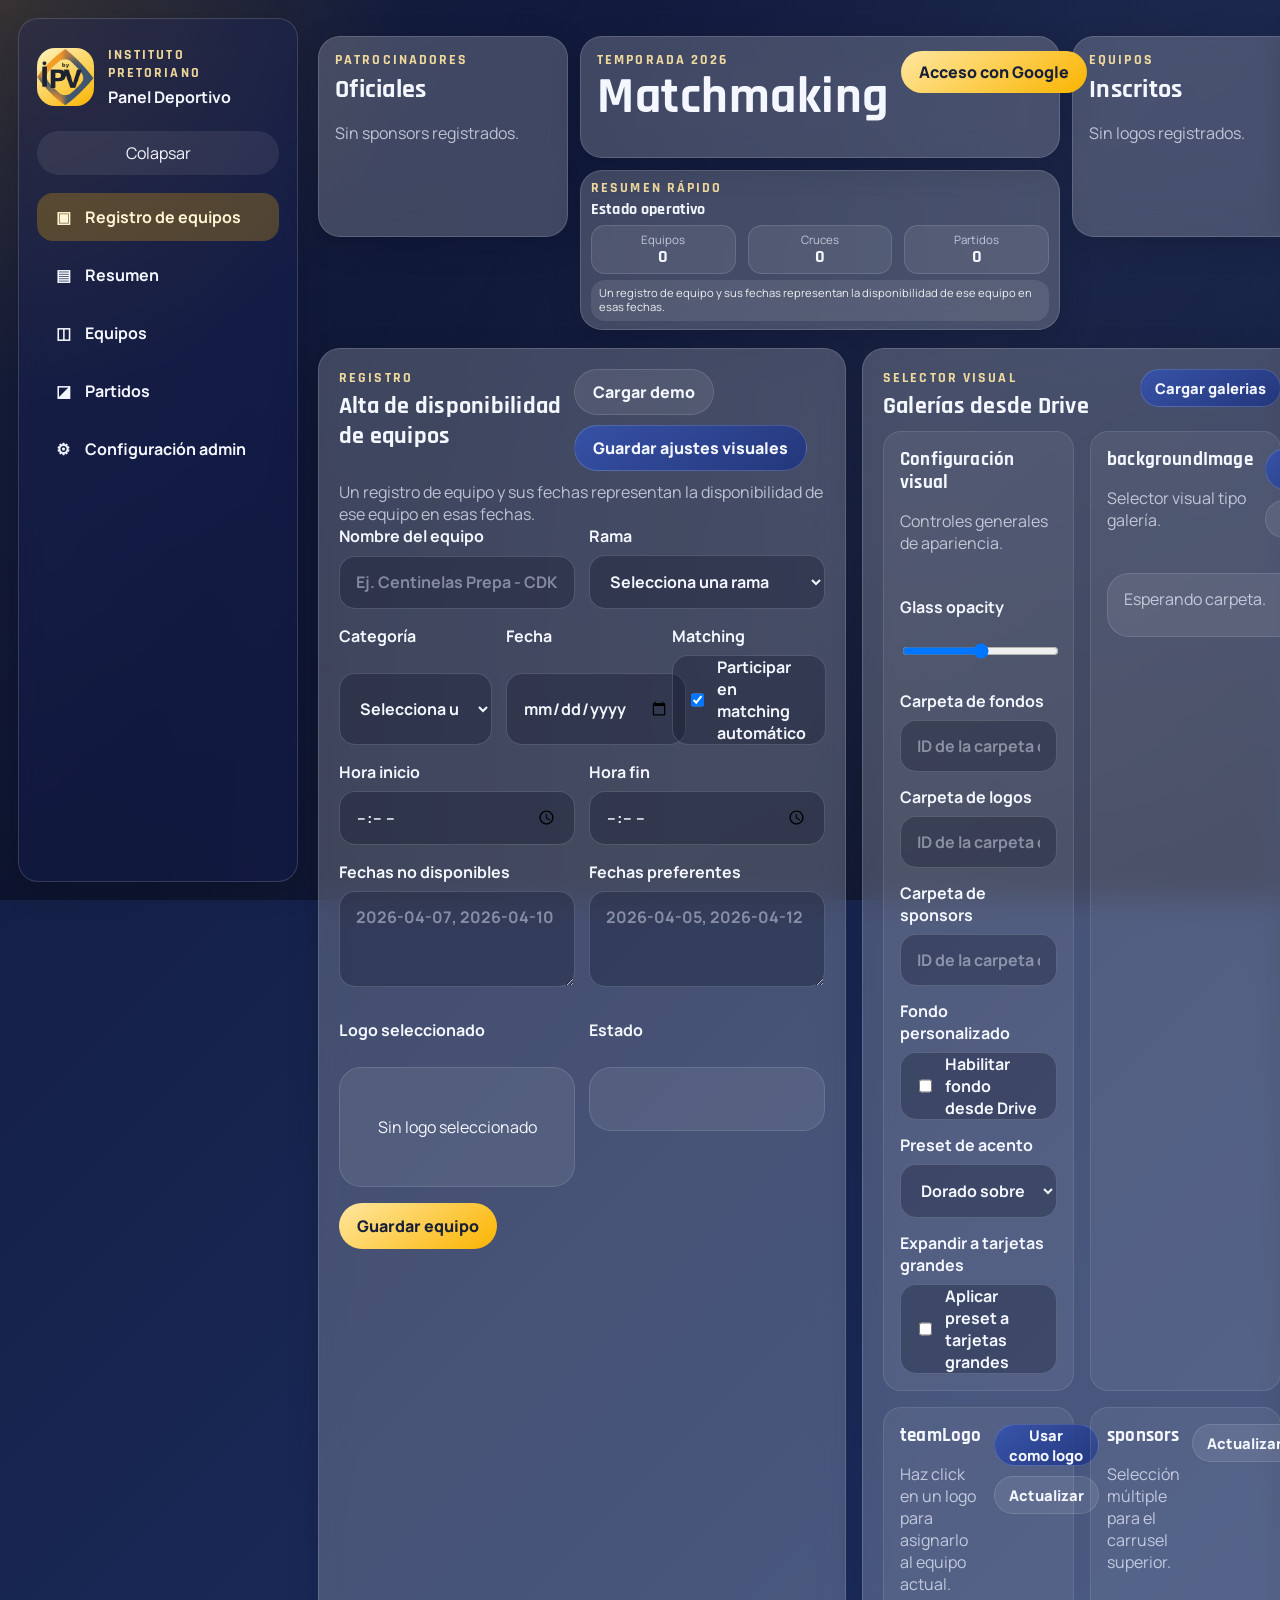
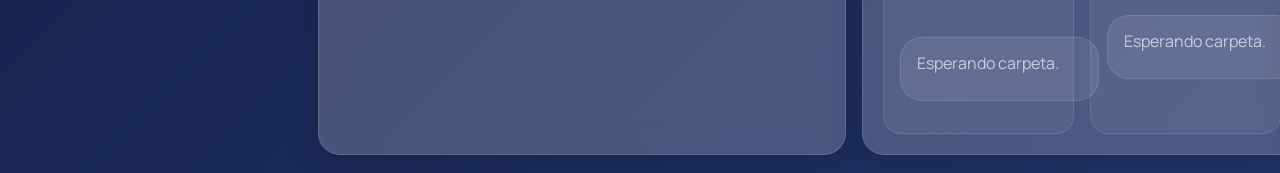
==== index.html @ 6713f1a0 "Implementación de Opacidad versus Conexión a Google y permisos de la App web." ====
<!DOCTYPE html>
<html lang="es">
<head>
  <meta charset="UTF-8">
  <meta name="viewport" content="width=device-width, initial-scale=1.0">
  <title>iPV Matchmaking Deportivo</title>
  <link rel="preconnect" href="https://fonts.googleapis.com">
  <link rel="preconnect" href="https://fonts.gstatic.com" crossorigin>
  <link href="https://fonts.googleapis.com/css2?family=Manrope:wght@400;500;600;700;800&family=Rajdhani:wght@500;600;700&display=swap" rel="stylesheet">
  <link rel="stylesheet" href="styles.css?v=20260404-adminopacity1">
</head>
<body>
  <div id="appBackground" class="app-background"></div>
  <div class="app-shell">
    <aside id="sidebar" class="sidebar card-glass">
      <div class="sidebar-brand">
        <div class="brand-mark">
          <img src="assets/logo-ipv-oficial.png" alt="Logo iPV" class="brand-logo" onerror="this.style.display='none'; this.parentNode.textContent='π';">
        </div>
        <div class="sidebar-brand-copy">
          <p class="eyebrow">Instituto Pretoriano</p>
          <strong>Panel Deportivo</strong>
        </div>
      </div>

      <button type="button" id="sidebarToggle" class="sidebar-toggle" aria-expanded="true">Colapsar</button>

      <nav class="sidebar-nav" aria-label="Navegacion principal">
        <button type="button" class="nav-item is-active" data-view="registro"><span class="nav-icon">▣</span><span class="nav-label">Registro de equipos</span></button>
        <button type="button" class="nav-item" data-view="resumen"><span class="nav-icon">▤</span><span class="nav-label">Resumen</span></button>
        <button type="button" class="nav-item" data-view="equipos"><span class="nav-icon">◫</span><span class="nav-label">Equipos</span></button>
        <button type="button" class="nav-item" data-view="partidos"><span class="nav-icon">◪</span><span class="nav-label">Partidos</span></button>
        <button type="button" class="nav-item admin-only" data-view="config"><span class="nav-icon">⚙</span><span class="nav-label">Configuración admin</span></button>
      </nav>
    </aside>

    <div class="main-shell">
      <header class="topbar">
        <div class="topbar-copy">
          <p class="eyebrow">Temporada 2026</p>
          <h1>Matchmaking deportivo listo para producción</h1>
          <p class="topbar-subtitle">Registro, visuales, sponsors, matching y administración desde una sola experiencia SPA.</p>
        </div>

        <div class="topbar-actions">
          <button type="button" id="loginToggle" class="btn btn-primary">Acceso con Google</button>
        </div>
      </header>

      <section class="top-showcase">
        <article id="heroSponsorsCard" class="hero-panel hero-side hero-sponsors card-glass">
          <div class="hero-panel-head">
            <div>
              <p id="heroSponsorsEyebrow" class="eyebrow">Patrocinadores</p>
              <h2 id="heroSponsorsTitle">Oficiales</h2>
            </div>
            <span id="backendBadge" class="status-pill hidden">Cargando</span>
          </div>
          <p id="backendHint" class="muted hidden">Conectando configuración y galerías.</p>
          <div id="sponsorsCarousel" class="sponsors-carousel">
            <div class="empty-inline">Sin sponsors registrados.</div>
          </div>
        </article>

        <article id="heroMainCard" class="hero-panel hero-main card-glass">
          <div class="hero-panel-head">
            <div>
              <p id="heroMainEyebrow" class="eyebrow">Temporada 2026</p>
              <h2 id="heroMainTitle">Matchmaking</h2>
            </div>
            <div class="hero-login-slot">
              <button type="button" id="heroLoginBtn" class="btn btn-primary hero-login-btn">Acceso con Google</button>
              <div id="loginDropdown" class="login-dropdown hidden">
                <p id="authStatus" class="muted">Inicia sesión para registrar o editar tus equipos.</p>
                <div id="authDebug" class="auth-debug hidden" aria-live="polite"></div>
                <div id="googleLoginButton"></div>
                <div id="userSession" class="user-session hidden">
                  <strong id="userName">Usuario</strong>
                  <span id="userEmail" class="muted"></span>
                  <button type="button" id="logoutBtn" class="btn btn-ghost btn-small">Cerrar sesión</button>
                </div>
              </div>
            </div>
          </div>
          <p id="heroMainSubtitle" class="topbar-subtitle hidden">Matchmaking</p>
        </article>

        <article id="heroTeamsCard" class="hero-panel hero-side hero-teams card-glass">
          <div class="hero-panel-head">
            <div>
              <p id="heroTeamsEyebrow" class="eyebrow">Equipos</p>
              <h2 id="heroTeamsTitle">Inscritos</h2>
            </div>
          </div>
          <div id="headerTeamLogos" class="team-logos-carousel">
            <div class="empty-inline">Sin logos registrados.</div>
          </div>
        </article>
        <section id="summaryQuickCard" class="summary-quick panel card-glass">
        <div class="panel-head">
          <div>
            <p class="eyebrow">Resumen rápido</p>
            <h2>Estado operativo</h2>
          </div>
        </div>
        <div class="status-grid">
          <div class="status-card">
            <span>Equipos</span>
            <strong id="teamCount">0</strong>
          </div>
          <div class="status-card">
            <span>Cruces</span>
            <strong id="overlapCount">0</strong>
          </div>
          <div class="status-card">
            <span>Partidos</span>
            <strong id="matchCount">0</strong>
          </div>
        </div>
        <div class="hero-note">
          Un registro de equipo y sus fechas representan la disponibilidad de ese equipo en esas fechas.
        </div>
        </section>
      </section>

      <main class="views-shell">
        <section id="view-registro" class="view active">
          <div class="view-grid view-grid-main">
            <article id="registroPanel" class="panel card-glass">
              <div class="panel-head">
                <div>
                  <p class="eyebrow">Registro</p>
                  <h2>Alta de disponibilidad de equipos</h2>
                </div>
                <div class="panel-actions">
                  <button type="button" id="resetDemoBtn" class="btn btn-ghost">Cargar demo</button>
                  <button type="button" id="saveVisualSettingsBtn" class="btn btn-secondary">Guardar ajustes visuales</button>
                </div>
              </div>

              <p id="teamFormDescription" class="section-copy">Un registro de equipo y sus fechas representan la disponibilidad de ese equipo en esas fechas.</p>

              <form id="teamForm" class="form-grid">
                <div class="field-grid field-grid-2">
                  <label>
                    Nombre del equipo
                    <input type="text" id="teamName" name="teamName" placeholder="Ej. Centinelas Prepa - CDK" required>
                  </label>
                  <label>
                    Rama
                    <select id="branch" name="branch" required>
                      <option value="">Selecciona una rama</option>
                    </select>
                  </label>
                </div>

                <div class="field-grid field-grid-3">
                  <label>
                    Categoría
                    <select id="category" name="category" required>
                      <option value="">Selecciona una categoría</option>
                    </select>
                  </label>
                  <label>
                    Fecha
                    <input type="date" id="date" name="date" required>
                  </label>
                  <label>
                    Matching
                    <span class="toggle-field">
                      <input type="checkbox" id="participateInMatching" name="participateInMatching" checked>
                      <span>Participar en matching automático</span>
                    </span>
                  </label>
                </div>

                <div class="field-grid field-grid-2">
                  <label>
                    Hora inicio
                    <input type="time" id="startTime" name="startTime" required>
                  </label>
                  <label>
                    Hora fin
                    <input type="time" id="endTime" name="endTime" required>
                  </label>
                </div>

                <div class="field-grid field-grid-2">
                  <label>
                    Fechas no disponibles
                    <textarea id="unavailableDates" name="unavailableDates" rows="3" placeholder="2026-04-07, 2026-04-10"></textarea>
                  </label>
                  <label>
                    Fechas preferentes
                    <textarea id="preferredDates" name="preferredDates" rows="3" placeholder="2026-04-05, 2026-04-12"></textarea>
                  </label>
                </div>

                <div class="field-grid field-grid-2 align-start">
                  <div class="logo-preview-card">
                    <p class="field-label">Logo seleccionado</p>
                    <input type="hidden" id="teamLogoUrl" name="teamLogoUrl">
                    <div id="teamLogoPreview" class="logo-preview">Sin logo seleccionado</div>
                  </div>
                  <div class="inline-help">
                    <p class="field-label">Estado</p>
                    <div id="messageBox" class="message-box" aria-live="polite"></div>
                  </div>
                </div>

                <div class="panel-actions">
                  <button type="submit" id="saveTeamBtn" class="btn btn-primary">Guardar equipo</button>
                  <button type="button" id="cancelEditBtn" class="btn btn-ghost hidden">Cancelar edición</button>
                </div>
              </form>
            </article>

            <article id="visualPanel" class="panel card-glass visual-panel">
              <div class="panel-head">
                <div>
                  <p class="eyebrow">Selector visual</p>
                  <h2>Galerías desde Drive</h2>
                </div>
                <button type="button" id="loadAllGalleriesBtn" class="btn btn-secondary btn-small">Cargar galerias</button>
              </div>

              <div class="visual-layout">
                <section id="visualConfigSection" class="gallery-section visual-config-section">
                  <div class="gallery-head">
                    <div>
                      <h3>Configuración visual</h3>
                      <p class="muted">Controles generales de apariencia.</p>
                    </div>
                  </div>
                  <div class="field-grid field-grid-1">
                    <label>
                      Glass opacity
                      <input type="range" id="glassOpacityInput" min="0.02" max="0.85" step="0.01">
                    </label>
                    <label class="admin-only">
                      Carpeta de fondos
                      <input type="text" id="backgroundFolderIdInput" placeholder="ID de la carpeta de fondos">
                    </label>
                    <label>
                      Carpeta de logos
                      <input type="text" id="logosFolderIdInput" placeholder="ID de la carpeta de logos">
                    </label>
                    <label class="admin-only">
                      Carpeta de sponsors
                      <input type="text" id="sponsorsFolderIdInput" placeholder="ID de la carpeta de sponsors">
                    </label>
                    <label class="admin-only">
                      Fondo personalizado
                      <span class="toggle-field">
                        <input type="checkbox" id="enableCustomBackgroundInput">
                        <span>Habilitar fondo desde Drive</span>
                      </span>
                    </label>
                    <label class="admin-only">
                      Preset de acento
                      <select id="accentPresetSelect">
                        <option value="outline">Dorado sobre oscuro</option>
                        <option value="solid">Dorado solido</option>
                        <option value="inverse">Invertido</option>
                      </select>
                    </label>
                    <label class="admin-only">
                      Expandir a tarjetas grandes
                      <span class="toggle-field">
                        <input type="checkbox" id="accentExpandCardsInput">
                        <span>Aplicar preset a tarjetas grandes</span>
                      </span>
                    </label>
                  </div>
                </section>

                <section id="backgroundSection" class="gallery-section admin-only">
                  <div class="gallery-head">
                    <div>
                      <h3>backgroundImage</h3>
                      <p class="muted">Selector visual tipo galería.</p>
                    </div>
                    <div class="panel-actions">
                      <button type="button" id="applyBackgroundBtn" class="btn btn-secondary btn-small">Aplicar imagen</button>
                      <button type="button" id="reloadBackgroundGalleryBtn" class="btn btn-ghost btn-small">Actualizar</button>
                    </div>
                  </div>
                  <div id="backgroundGalleryStatus" class="gallery-status muted">Esperando carpeta.</div>
                  <div id="backgroundGallery" class="gallery-grid"></div>
                </section>

                <section id="logosSection" class="gallery-section">
                  <div class="gallery-head">
                    <div>
                      <h3>teamLogo</h3>
                      <p class="muted">Haz click en un logo para asignarlo al equipo actual.</p>
                    </div>
                    <div class="panel-actions">
                      <button type="button" id="applyTeamLogoBtn" class="btn btn-secondary btn-small">Usar como logo</button>
                      <button type="button" id="reloadLogosGalleryBtn" class="btn btn-ghost btn-small">Actualizar</button>
                    </div>
                  </div>
                  <div id="logosGalleryStatus" class="gallery-status muted">Esperando carpeta.</div>
                  <div id="logosGallery" class="gallery-grid"></div>
                </section>

                <section id="sponsorsSection" class="gallery-section admin-only">
                  <div class="gallery-head">
                    <div>
                      <h3>sponsors</h3>
                      <p class="muted">Selección múltiple para el carrusel superior.</p>
                    </div>
                    <button type="button" id="reloadSponsorsGalleryBtn" class="btn btn-ghost btn-small">Actualizar</button>
                  </div>
                  <div id="sponsorsGalleryStatus" class="gallery-status muted">Esperando carpeta.</div>
                  <div id="sponsorsGallery" class="gallery-grid"></div>
                </section>
              </div>
            </article>
          </div>
        </section>

        <section id="view-resumen" class="view">
          <div class="view-grid">
            <article class="panel card-glass">
              <div class="panel-head">
                <div>
                  <p class="eyebrow">Resumen</p>
                  <h2>Equipos registrados</h2>
                </div>
              </div>
              <div class="table-wrap">
                <table>
                  <thead>
                    <tr>
                      <th>Equipo</th>
                      <th>Rama</th>
                      <th>Categoría</th>
                      <th>Fecha</th>
                      <th>Horario</th>
                      <th>Logo</th>
                      <th>Acciones</th>
                    </tr>
                  </thead>
                  <tbody id="teamsTableBody">
                    <tr><td colspan="7" class="empty-state">Todavía no hay equipos registrados.</td></tr>
                  </tbody>
                </table>
              </div>
            </article>

            <article class="panel card-glass">
              <div class="panel-head">
                <div>
                  <p class="eyebrow">Cruces</p>
                  <h2>Coincidencias de horario</h2>
                </div>
              </div>
              <div id="overlapsList" class="cards-list">
                <div class="empty-state">Aún no se detectan coincidencias.</div>
              </div>
            </article>
          </div>
        </section>

        <section id="view-equipos" class="view">
          <div class="view-grid">
            <article class="panel card-glass">
              <div class="panel-head">
                <div>
                  <p class="eyebrow">Equipos</p>
                  <h2>Listado visual</h2>
                </div>
              </div>
              <div id="viewEquiposList" class="team-cards-grid">
                <div class="empty-state">Sin equipos registrados.</div>
              </div>
            </article>
          </div>
        </section>

        <section id="view-partidos" class="view">
          <div class="view-grid">
            <article class="panel card-glass">
              <div class="panel-head">
                <div>
                  <p class="eyebrow">Matching</p>
                  <h2>Partidos sugeridos</h2>
                </div>
                <div class="panel-actions">
                  <button type="button" id="generateMatchesBtn" class="btn btn-secondary">Generar partidos</button>
                  <button type="button" id="saveMatchesBtn" class="btn btn-primary btn-small">Guardar</button>
                </div>
              </div>
              <div class="matches-toolbar">
                <label class="accept-all">
                  <input type="checkbox" id="acceptAllMatches">
                  <span>Aceptar todas</span>
                </label>
                <div class="matches-head">
                  <span>Partido sugerido</span>
                  <span>Rival</span>
                  <span>Fecha</span>
                  <span>Sede</span>
                </div>
              </div>
              <div id="matchesList" class="matches-list">
                <div class="empty-state">Todavía no se han generado partidos.</div>
              </div>
            </article>

            <article class="panel card-glass">
              <div class="panel-head">
                <div>
                  <p class="eyebrow">Vista alterna</p>
                  <h2>Detalle del partido</h2>
                </div>
              </div>
              <div id="viewPartidosList" class="cards-list">
                <div class="empty-state">Selecciona un partido para ver su detalle.</div>
              </div>
            </article>
          </div>
        </section>

        <section id="view-config" class="view">
          <div class="view-grid view-grid-main">
            <article class="panel card-glass admin-only">
              <div class="panel-head">
                <div>
                  <p class="eyebrow">Admin</p>
                  <h2>Configuración compacta</h2>
                </div>
              </div>

              <form id="adminForm" class="form-grid">
                <div class="field-grid field-grid-2">
                  <label>
                    Fecha inicio
                    <input type="date" id="adminStartDate">
                  </label>
                  <label>
                    Fecha fin
                    <input type="date" id="adminEndDate">
                  </label>
                </div>

                <label>
                  Fechas bloqueadas
                  <textarea id="blockedDates" rows="3" placeholder="2026-04-10 | Torneo estatal"></textarea>
                </label>

                <div class="field-grid field-grid-2">
                  <label>
                    Fecha bloqueada
                    <input type="date" id="blockedDateInput">
                  </label>
                  <label>
                    Motivo
                    <input type="text" id="blockedReasonInput" placeholder="Ej. Final regional">
                  </label>
                </div>

                <div class="field-grid field-grid-3">
                  <label>
                    Modo matching
                    <select id="matchingMode">
                      <option value="roundRobin">Todos contra todos</option>
                      <option value="groups">Por grupos</option>
                      <option value="manual">Sin matching inicial</option>
                    </select>
                  </label>
                  <label>
                    Número de grupos
                    <input type="number" id="groupCount" min="2" max="8" step="1" value="3">
                  </label>
                  <label>
                    Manual admin
                    <span class="toggle-field">
                      <input type="checkbox" id="manualMatchingEnabled">
                      <span>Admin habilita manualmente</span>
                    </span>
                  </label>
                </div>

                <div class="panel-actions">
                  <button type="button" id="addBlockedDateBtn" class="btn btn-ghost btn-small">Agregar fecha</button>
                  <button type="button" id="addRangeBtn" class="btn btn-ghost btn-small">Agregar rango</button>
                  <button type="submit" class="btn btn-primary">Guardar configuración</button>
                </div>
              </form>
            </article>

            <article class="panel card-glass">
              <div class="panel-head">
                <div>
                  <p class="eyebrow">Lectura</p>
                  <h2>Fechas no disponibles</h2>
                </div>
              </div>
              <div id="userBlockedView" class="readable-panel">
                <div id="blockedDatesReadable" class="readable-list">
                  <div class="empty-state">Sin fechas bloqueadas configuradas.</div>
                </div>
              </div>
            </article>
          </div>
        </section>
      </main>
    </div>
  </div>

  <script src="config.js?v=20260404-adminopacity1"></script>
  <script src="https://accounts.google.com/gsi/client" async defer></script>
  <script src="app.js?v=20260404-adminopacity1"></script>
</body>
</html>
---- styles.css ----
:root {
  --bg-top: #0f1738;
  --bg-bottom: #1f3368;
  --panel: rgba(255, 255, 255, 0.14);
  --panel-strong: rgba(255, 255, 255, 0.22);
  --panel-soft: rgba(12, 18, 45, 0.26);
  --text: #f4f7ff;
  --text-dark: #172038;
  --muted: rgba(238, 243, 255, 0.72);
  --muted-dark: #617095;
  --line: rgba(255, 255, 255, 0.12);
  --line-strong: rgba(251, 180, 0, 0.32);
  --accent: #fbb400;
  --accent-soft: rgba(251, 180, 0, 0.25);
  --success: #71d9a8;
  --danger: #ff8f8f;
  --shadow: 0 18px 50px rgba(3, 8, 25, 0.28);
  --glass-opacity: 0.2;
  --radius-xl: 28px;
  --radius-lg: 22px;
  --radius-md: 16px;
}

* {
  box-sizing: border-box;
}

html,
body {
  margin: 0;
  min-height: 100%;
}

body {
  font-family: "Manrope", sans-serif;
  color: var(--text);
  background: linear-gradient(135deg, var(--bg-top), var(--bg-bottom));
  position: relative;
}

.app-background {
  position: fixed;
  inset: 0;
  z-index: -2;
  background:
    linear-gradient(180deg, rgba(10, 14, 35, 0.22), rgba(10, 14, 35, 0.72)),
    radial-gradient(circle at top left, rgba(251, 180, 0, 0.18), transparent 26%),
    linear-gradient(135deg, var(--bg-top), var(--bg-bottom));
  background-size: cover;
  background-position: center;
  background-repeat: no-repeat;
  transition: background-image 0.25s ease;
}

body::before {
  content: "";
  position: fixed;
  inset: 0;
  background: linear-gradient(120deg, rgba(255, 255, 255, 0.04), transparent 34%, rgba(255, 255, 255, 0.03) 65%, transparent 100%);
  pointer-events: none;
}

button,
input,
select,
textarea {
  font: inherit;
}

img {
  display: block;
  max-width: 100%;
}

.hidden {
  display: none !important;
}

.card-glass {
  background: rgba(255, 255, 255, var(--surface-glass-opacity, var(--glass-opacity)));
  backdrop-filter: blur(14px);
  -webkit-backdrop-filter: blur(14px);
  border: 1px solid rgba(255, 255, 255, 0.15);
  box-shadow: 0 8px 32px rgba(0, 0, 0, 0.15);
  border-radius: 20px;
}

.app-shell {
  display: grid;
  grid-template-columns: 280px minmax(0, 1fr);
  min-height: 100vh;
  gap: 20px;
  padding: 18px;
}

.app-shell.is-sidebar-collapsed {
  grid-template-columns: 92px minmax(0, 1fr);
}

.sidebar {
  position: sticky;
  top: 18px;
  height: calc(100vh - 36px);
  padding: 22px 18px;
  background: rgba(30, 42, 120, var(--surface-glass-opacity, var(--glass-opacity)));
  backdrop-filter: blur(12px);
  -webkit-backdrop-filter: blur(12px);
  display: flex;
  flex-direction: column;
  gap: 18px;
}

.sidebar.is-collapsed {
  width: 92px;
}

.sidebar.is-collapsed .sidebar-brand-copy {
  display: none;
}

.sidebar.is-collapsed .sidebar-toggle {
  font-size: inherit;
}

.sidebar.is-collapsed .sidebar-brand {
  justify-content: center;
  min-height: 58px;
}

.sidebar.is-collapsed .brand-mark {
  margin: 0 auto;
}

.sidebar.is-collapsed .brand-logo {
  display: none;
}

.sidebar.is-collapsed .brand-mark::after {
  content: "π";
  font-family: "Rajdhani", sans-serif;
  font-size: 1.6rem;
  font-weight: 700;
  color: #172038;
}

.sidebar.is-collapsed .nav-label {
  display: none;
}

.sidebar.is-collapsed .nav-item {
  justify-content: center;
  padding: 0;
}

.sidebar-brand {
  display: flex;
  align-items: center;
  gap: 14px;
  min-height: 72px;
}

.brand-mark {
  width: 58px;
  height: 58px;
  border-radius: 18px;
  display: grid;
  place-items: center;
  background: linear-gradient(145deg, #fff3c0, #fbb400);
  color: #172038;
  font-family: "Rajdhani", sans-serif;
  font-size: 1.4rem;
  font-weight: 700;
  overflow: hidden;
}

.brand-logo {
  width: 100%;
  height: 100%;
  object-fit: contain;
}

.eyebrow {
  margin: 0 0 4px;
  font-family: "Rajdhani", sans-serif;
  font-size: 0.88rem;
  font-weight: 700;
  letter-spacing: 0.15em;
  text-transform: uppercase;
  color: rgba(255, 230, 163, 0.92);
}

.sidebar-toggle,
.nav-item,
.btn,
.card-image {
  transition: transform 0.2s ease, background 0.2s ease, border-color 0.2s ease, box-shadow 0.2s ease;
}

.sidebar-toggle,
.nav-item,
.btn {
  border: 0;
  cursor: pointer;
}

.sidebar-toggle {
  min-height: 44px;
  border-radius: 999px;
  background: rgba(255, 255, 255, 0.08);
  color: var(--text);
  display: grid;
  place-items: center;
}

.sidebar-toggle-icon {
  font-size: 1.2rem;
  line-height: 1;
  font-weight: 700;
}

.sidebar-nav {
  display: grid;
  gap: 10px;
}

.nav-item {
  display: flex;
  align-items: center;
  gap: 12px;
  width: 100%;
  min-height: 48px;
  padding: 0 16px;
  text-align: left;
  border-radius: 16px;
  background: transparent;
  color: var(--text);
  font-weight: 700;
}

.nav-icon {
  width: 20px;
  text-align: center;
  flex: 0 0 auto;
}

.nav-item.is-active {
  background: rgba(251, 180, 0, 0.25);
  color: #fff5d3;
}

.main-shell {
  min-width: 0;
  display: grid;
  gap: 18px;
}

.topbar,
.hero-panel,
.panel,
.status-card,
.match-card,
.team-card,
.overlap-card,
.empty-shell,
.readable-panel,
.message-box,
.logo-preview,
.gallery-status {
  border-radius: var(--radius-lg);
}

.topbar {
  display: flex;
  justify-content: flex-end;
  gap: 0;
  padding: 0;
  min-height: 0;
  background: transparent;
  border: 0;
}

.topbar-copy,
#loginToggle {
  display: none;
}

.topbar-copy h1,
.hero-panel h2,
.panel-head h2,
.gallery-head h3 {
  margin: 0;
  font-family: "Rajdhani", sans-serif;
  letter-spacing: 0.01em;
}

.topbar-copy h1 {
  font-size: clamp(2rem, 4vw, 3.4rem);
}

.topbar-subtitle,
.muted {
  color: var(--muted);
}

.topbar-actions {
  position: relative;
  min-height: 0;
}

.hero-login-slot {
  position: relative;
  flex: 0 0 auto;
}

.login-dropdown {
  position: fixed;
  top: 108px;
  right: 28px;
  width: min(360px, calc(100vw - 40px));
  padding: 18px;
  background: rgba(17, 24, 54, calc(var(--glass-opacity) + 0.12));
  border: 1px solid rgba(255, 255, 255, calc(var(--glass-opacity) + 0.06));
  border-radius: 20px;
  backdrop-filter: blur(18px);
  -webkit-backdrop-filter: blur(18px);
  box-shadow: var(--shadow);
  z-index: 9999;
}

.user-session {
  display: grid;
  gap: 8px;
  margin-top: 12px;
  padding: 14px;
  border-radius: 18px;
  background: rgba(255, 255, 255, calc(var(--glass-opacity) * 0.9));
}

.auth-debug {
  margin-top: 10px;
  padding: 10px 12px;
  border-radius: 14px;
  background: rgba(255, 255, 255, calc(var(--glass-opacity) * 0.8));
  border: 1px solid rgba(255, 255, 255, calc(var(--glass-opacity) + 0.04));
  color: #fff2c8;
  font-size: 0.85rem;
  line-height: 1.35;
  white-space: pre-wrap;
}

.btn {
  min-height: 46px;
  padding: 0 18px;
  border-radius: 999px;
  font-weight: 800;
}

.btn-small {
  min-height: 38px;
  padding: 0 14px;
  font-size: 0.92rem;
}

.btn-primary {
  color: #172038;
  background: linear-gradient(145deg, #ffe7a0, #fbb400);
}

.btn-secondary {
  color: var(--text);
  background: linear-gradient(145deg, rgba(54, 83, 175, 0.88), rgba(31, 52, 126, 0.88));
  border: 1px solid rgba(255, 255, 255, 0.16);
}

.btn-ghost {
  color: var(--text);
  background: rgba(255, 255, 255, 0.08);
  border: 1px solid rgba(255, 255, 255, 0.12);
}

.btn:hover,
.nav-item:hover,
.card-image:hover {
  transform: translateY(-1px);
}

.top-showcase {
  display: grid;
  grid-template-columns: minmax(250px, 0.95fr) minmax(480px, 1.8fr) minmax(230px, 0.95fr);
  grid-template-areas:
    "sponsors hero teams"
    "sponsors summary teams";
  gap: 12px;
  align-items: start;
}

.hero-side,
.hero-main {
  min-height: 0;
}

.hero-login-btn {
  min-width: 158px;
  min-height: 42px;
}

.hero-login-btn.is-google-icon {
  min-width: 56px;
  width: 56px;
  height: 56px;
  padding: 0;
  border-radius: 50%;
  display: grid;
  place-items: center;
  background: linear-gradient(145deg, #fff3c8, #ffd452);
  border: 1px solid rgba(255, 244, 198, 0.72);
  box-shadow: 0 10px 24px rgba(0, 0, 0, 0.18);
}

.google-mark {
  display: inline-grid;
  place-items: center;
  width: 28px;
  height: 28px;
  font-weight: 900;
  font-size: 1.6rem;
  line-height: 1;
  font-family: Arial, sans-serif;
  background: linear-gradient(45deg, #4285f4 0 25%, #34a853 25% 50%, #fbbc05 50% 75%, #ea4335 75% 100%);
  -webkit-background-clip: text;
  background-clip: text;
  color: transparent;
}

.hero-main h2 {
  font-size: clamp(2.1rem, 4vw, 3.45rem);
  line-height: 0.95;
}

.hero-side h2 {
  font-size: clamp(1.15rem, 2vw, 1.8rem);
  color: var(--text);
}

.hero-panel,
.panel {
  padding: 20px;
  min-width: 0;
  overflow: hidden;
}

.hero-panel {
  padding: 14px 16px;
}

.hero-panel-head,
.panel-head,
.gallery-head {
  display: flex;
  align-items: flex-start;
  justify-content: space-between;
  gap: 12px;
  margin-bottom: 10px;
}

.hero-side {
  display: grid;
  align-content: start;
  align-self: start;
  height: fit-content;
}

.hero-sponsors {
  grid-area: sponsors;
}

.hero-main {
  grid-area: hero;
}

.hero-teams {
  grid-area: teams;
}
.hero-main {
  min-height: 122px;
  overflow: visible;
  position: relative;
  z-index: 20;
}

.status-pill,
.tag,
.alt-chip {
  display: inline-flex;
  align-items: center;
  min-height: 32px;
  padding: 0 12px;
  border-radius: 999px;
  font-size: 0.82rem;
  font-weight: 800;
}

.status-pill,
.tag {
  color: #fff0be;
  background: rgba(251, 180, 0, 0.18);
  border: 1px solid rgba(251, 180, 0, 0.32);
}

.status-grid {
  display: grid;
  grid-template-columns: repeat(3, minmax(0, 1fr));
  gap: 12px;
  align-items: stretch;
}

.summary-quick {
  grid-area: summary;
  display: grid;
  gap: 6px;
  padding: 8px 10px;
  align-self: start;
}

.summary-quick .panel-head {
  margin-bottom: 0;
}

.summary-quick .status-card {
  min-height: 42px;
  padding: 6px 8px;
  border-radius: 14px;
}

.summary-quick .hero-note {
  margin-top: 0;
  padding: 6px 8px;
  border-radius: 14px;
  font-size: 0.7rem;
  line-height: 1.3;
}

.summary-quick h2 {
  font-size: 0.98rem;
}

.summary-quick .eyebrow {
  margin-bottom: 2px;
}

.summary-quick .status-card span {
  font-size: 0.72rem;
}

.summary-quick .status-card strong {
  font-size: 1.1rem;
}

.status-card {
  padding: 14px;
  background: rgba(255, 255, 255, calc(var(--glass-opacity) * 0.42));
  border: 1px solid rgba(255, 255, 255, 0.12);
  display: grid;
  justify-items: center;
  align-content: center;
  text-align: center;
  min-height: 124px;
}

.status-card span {
  color: var(--muted);
  font-size: 0.78rem;
}

.status-card strong {
  display: block;
  margin-top: 2px;
  font-family: "Rajdhani", sans-serif;
  font-size: 1.35rem;
  line-height: 1;
}

.hero-note {
  margin-top: 16px;
  padding: 14px 16px;
  border-radius: 18px;
  background: rgba(255, 255, 255, calc(var(--glass-opacity) * 0.48));
  color: rgba(255, 255, 255, 0.9);
}

.sponsors-carousel,
.team-logos-carousel {
  overflow: hidden;
  min-height: 108px;
  width: 100%;
  min-width: 0;
  position: relative;
}

.hero-side .hero-panel-head {
  margin-bottom: 8px;
}

.carousel-track {
  display: inline-flex;
  align-items: center;
  max-width: none;
  white-space: nowrap;
  animation: marquee 24s linear infinite;
}

.carousel-track:hover {
  animation-play-state: paused;
}

.carousel-group {
  display: flex;
  align-items: center;
  gap: 14px;
  flex: 0 0 auto;
  padding-right: 14px;
}

@keyframes marquee {
  from {
    transform: translateX(0);
  }
  to {
    transform: translateX(-50%);
  }
}

.sponsor-logo,
.team-logo-item {
  flex: 0 0 auto;
  width: 128px;
  height: 92px;
  padding: 6px;
  border-radius: 16px;
  display: grid;
  place-items: center;
  background: rgba(255, 255, 255, 0.14);
  border: 1px solid rgba(255, 255, 255, 0.12);
}

.sponsor-logo img,
.team-logo-item img {
  width: 100%;
  height: 100%;
  object-fit: contain;
}

.team-logo-item.fallback {
  color: #fff1bf;
  font-family: "Rajdhani", sans-serif;
  font-size: 1.1rem;
  font-weight: 700;
}

.hero-panel .empty-inline,
.team-logos-carousel .empty-inline,
.sponsors-carousel .empty-inline {
  display: block;
  padding: 8px 0;
}

.hero-main .topbar-subtitle {
  margin: 0;
  font-size: 0.98rem;
}

.views-shell {
  min-width: 0;
}

.view {
  display: none;
}

.view.active {
  display: block;
}

.view-grid,
.view-grid-main,
.form-grid,
.gallery-section,
.cards-list,
.matches-list,
.readable-list,
.team-cards-grid {
  display: grid;
  gap: 16px;
}

.view-grid {
  grid-template-columns: 1fr;
}

.view-grid-main {
  grid-template-columns: 1.2fr 1fr;
}

.visual-layout {
  display: grid;
  grid-template-columns: repeat(2, minmax(0, 1fr));
  gap: 16px;
}

.field-grid-1 {
  grid-template-columns: 1fr;
}

.visual-panel .gallery-section {
  background: rgba(255, 255, 255, var(--surface-glass-opacity, 0.06));
  padding: 16px;
  border-radius: 18px;
  border: 1px solid rgba(255, 255, 255, 0.1);
  align-content: start;
}

.field-grid {
  display: grid;
  gap: 14px;
}

.field-grid-2 {
  grid-template-columns: repeat(2, minmax(0, 1fr));
}

.field-grid-3 {
  grid-template-columns: repeat(3, minmax(0, 1fr));
}

.align-start {
  align-items: start;
}

label,
.field-label {
  display: grid;
  gap: 8px;
  font-weight: 700;
}

input,
select,
textarea {
  width: 100%;
  padding: 14px 16px;
  border-radius: 16px;
  border: 1px solid rgba(255, 255, 255, 0.16);
  color: var(--text);
  background: rgba(8, 13, 32, 0.28);
  outline: none;
}

input::placeholder,
textarea::placeholder {
  color: rgba(235, 240, 255, 0.46);
}

input:focus,
select:focus,
textarea:focus {
  border-color: rgba(251, 180, 0, 0.45);
  box-shadow: 0 0 0 4px rgba(251, 180, 0, 0.12);
}

.toggle-field {
  display: flex;
  align-items: center;
  gap: 10px;
  min-height: 54px;
  padding: 0 14px;
  border-radius: 16px;
  border: 1px solid rgba(255, 255, 255, 0.16);
  background: rgba(8, 13, 32, 0.28);
}

.toggle-field input {
  width: 18px;
  height: 18px;
  padding: 0;
}

.panel-actions {
  display: flex;
  flex-wrap: wrap;
  gap: 10px;
}

.section-copy {
  margin: 0;
  color: var(--muted);
}

.logo-preview-card,
.inline-help {
  display: grid;
  gap: 10px;
}

.logo-preview,
.message-box,
.gallery-status,
.readable-panel,
.empty-shell {
  min-height: 64px;
  padding: 14px 16px;
  background: rgba(255, 255, 255, 0.08);
  border: 1px solid rgba(255, 255, 255, 0.12);
}

.logo-preview {
  place-items: center;
  display: grid;
  min-height: 120px;
}

.logo-preview img {
  width: 90px;
  height: 90px;
  object-fit: contain;
  border-radius: 18px;
}

.message-box.is-success {
  color: var(--success);
}

.message-box.is-error {
  color: var(--danger);
}

.gallery-grid {
  display: grid;
  grid-template-columns: repeat(auto-fill, minmax(140px, 1fr));
  gap: 14px;
}

.card-image {
  position: relative;
  border-radius: 16px;
  overflow: hidden;
  cursor: pointer;
  min-height: 148px;
  border: 1px solid rgba(255, 255, 255, 0.12);
  background: rgba(255, 255, 255, 0.08);
}

.card-image img {
  width: 100%;
  height: 148px;
  object-fit: cover;
}

.card-image::after {
  content: attr(data-label);
  position: absolute;
  left: 10px;
  right: 10px;
  bottom: 10px;
  padding: 8px 10px;
  border-radius: 12px;
  background: linear-gradient(180deg, transparent, rgba(5, 8, 20, 0.9));
  color: #fff;
  font-size: 0.8rem;
  font-weight: 700;
  white-space: nowrap;
  overflow: hidden;
  text-overflow: ellipsis;
}

.card-image.is-selected {
  border-color: #fbb400;
  box-shadow: 0 0 0 2px rgba(251, 180, 0, 0.5);
}

.card-image.is-selected::before {
  content: "Seleccionado";
  position: absolute;
  top: 10px;
  right: 10px;
  z-index: 1;
  padding: 6px 10px;
  border-radius: 999px;
  background: #fbb400;
  color: #172038;
  font-size: 0.72rem;
  font-weight: 800;
}

.skeleton-card {
  min-height: 148px;
  border-radius: 16px;
  background: linear-gradient(90deg, rgba(255, 255, 255, 0.08), rgba(255, 255, 255, 0.16), rgba(255, 255, 255, 0.08));
  background-size: 220% 100%;
  animation: skeleton 1.2s linear infinite;
}

@keyframes skeleton {
  from {
    background-position: 200% 0;
  }
  to {
    background-position: -200% 0;
  }
}

.table-wrap {
  overflow: auto;
  border-radius: 18px;
  border: 1px solid rgba(255, 255, 255, 0.12);
}

table {
  width: 100%;
  min-width: 760px;
  border-collapse: collapse;
}

th,
 td {
  padding: 14px 16px;
  border-bottom: 1px solid rgba(255, 255, 255, 0.08);
  text-align: left;
}

th {
  color: rgba(245, 247, 255, 0.7);
  font-size: 0.82rem;
  text-transform: uppercase;
  letter-spacing: 0.08em;
}

.table-logo {
  width: 42px;
  height: 42px;
  border-radius: 12px;
  object-fit: contain;
  background: rgba(255, 255, 255, 0.12);
}

.matches-head {
  display: grid;
  grid-template-columns: 1.2fr 1fr 0.7fr 0.9fr;
  gap: 12px;
  padding: 0 12px;
  color: rgba(245, 247, 255, 0.7);
  font-size: 0.82rem;
  text-transform: uppercase;
  letter-spacing: 0.08em;
}

.matches-toolbar {
  display: grid;
  gap: 14px;
}

.accept-all {
  display: inline-flex;
  align-items: center;
  gap: 10px;
  width: fit-content;
  padding: 10px 14px;
  border-radius: 999px;
  background: rgba(255, 255, 255, 0.08);
  border: 1px solid rgba(255, 255, 255, 0.12);
}

.accept-all input,
.match-summary-action input,
.match-detail-actions input {
  width: 18px;
  height: 18px;
  margin: 0;
  padding: 0;
}

.match-summary {
  display: grid;
  grid-template-columns: minmax(120px, 0.8fr) minmax(220px, 1.2fr) minmax(140px, 1fr) minmax(180px, 0.9fr) auto;
  gap: 16px;
  align-items: center;
  padding: 16px 18px;
  background: rgba(255, 255, 255, 0.08);
  border: 1px solid rgba(255, 255, 255, 0.12);
  border-radius: 18px;
  cursor: pointer;
}

.match-summary.is-active {
  border-color: rgba(251, 180, 0, 0.55);
  box-shadow: 0 0 0 1px rgba(251, 180, 0, 0.35);
}

.match-summary-party,
.match-summary-opponent {
  display: grid;
  gap: 6px;
}

.match-summary-title {
  font-weight: 800;
}

.match-summary-meta {
  color: var(--muted);
  font-size: 0.92rem;
}

.match-summary-action {
  justify-self: end;
}

.match-link {
  color: #ffe7a0;
  font-weight: 700;
  text-decoration: none;
}

.match-link:hover {
  text-decoration: underline;
}

.match-card,
.team-card,
.overlap-card {
  padding: 18px;
  background: rgba(255, 255, 255, 0.08);
  border: 1px solid rgba(255, 255, 255, 0.12);
}

.match-card {
  display: grid;
  gap: 14px;
}

.match-detail-card {
  display: grid;
  gap: 18px;
}

.match-main {
  display: grid;
  grid-template-columns: 70px 1.2fr 90px 1.2fr 1fr;
  gap: 14px;
  align-items: center;
}

.match-date-badge {
  display: grid;
  justify-items: center;
  gap: 2px;
  padding: 10px 8px;
  border-right: 4px solid #fbb400;
  border-radius: 10px 0 0 10px;
  background: rgba(255, 255, 255, 0.12);
}

.match-date-day {
  font-family: "Rajdhani", sans-serif;
  font-size: 1.8rem;
  font-weight: 700;
}

.match-date-month {
  font-family: "Rajdhani", sans-serif;
  font-size: 0.92rem;
  font-weight: 700;
  letter-spacing: 0.08em;
}

.match-team {
  display: flex;
  align-items: center;
  gap: 12px;
}

.match-team-logo {
  width: 46px;
  height: 46px;
  border-radius: 14px;
  overflow: hidden;
  display: grid;
  place-items: center;
  background: rgba(255, 255, 255, 0.12);
}

.match-team-logo img {
  width: 100%;
  height: 100%;
  object-fit: contain;
}

.match-score {
  justify-self: center;
  font-family: "Rajdhani", sans-serif;
  font-size: 2rem;
  font-weight: 700;
}

.match-detail {
  display: grid;
  gap: 10px;
  padding-left: 84px;
}

.match-detail-header {
  display: grid;
  grid-template-columns: 84px 1fr 90px 1fr 1fr;
  gap: 18px;
  align-items: center;
}

.match-detail-team {
  display: grid;
  justify-items: center;
  gap: 12px;
  text-align: center;
}

.match-detail-team strong {
  font-size: 1.12rem;
  line-height: 1.2;
}

.match-detail-team .match-team-logo {
  width: 74px;
  height: 74px;
}

.match-detail-vs {
  justify-self: center;
  font-family: "Rajdhani", sans-serif;
  font-size: 2.2rem;
  font-weight: 700;
}

.match-detail-side {
  display: grid;
  gap: 6px;
}

.match-detail-grid {
  display: grid;
  grid-template-columns: repeat(4, minmax(0, 1fr));
  gap: 16px;
}

.match-detail-block {
  display: grid;
  gap: 6px;
  padding: 14px 16px;
  border-radius: 18px;
  background: rgba(255, 255, 255, 0.06);
  border: 1px solid rgba(255, 255, 255, 0.1);
}

.match-detail-label {
  color: rgba(245, 247, 255, 0.72);
  font-size: 0.8rem;
  text-transform: uppercase;
  letter-spacing: 0.08em;
}

.match-detail-value {
  font-weight: 700;
}

.match-detail-footer {
  display: flex;
  align-items: center;
  justify-content: space-between;
  gap: 16px;
}

.match-detail-actions {
  display: inline-flex;
  align-items: center;
  gap: 12px;
}

.match-alt-list {
  display: flex;
  flex-wrap: wrap;
  gap: 8px;
}

.alt-chip {
  color: #172038;
  background: rgba(255, 231, 160, 0.92);
}

.accept-row {
  display: flex;
  align-items: center;
  gap: 10px;
}

.team-cards-grid {
  grid-template-columns: repeat(auto-fill, minmax(220px, 1fr));
}

.team-card {
  display: grid;
  gap: 18px;
}

.team-card-head {
  display: grid;
  grid-template-columns: 1fr 86px;
  gap: 16px;
  align-items: start;
}

.team-card-logo-wrap {
  width: 86px;
  height: 86px;
  border-radius: 22px;
  background: rgba(255, 255, 255, 0.08);
  border: 1px solid rgba(255, 255, 255, 0.12);
  display: grid;
  place-items: center;
  justify-self: end;
}

.team-card h3,
.overlap-card h3 {
  margin: 0 0 8px;
  font-family: "Rajdhani", sans-serif;
  font-size: 1.3rem;
}

.team-card-logo {
  width: 68px;
  height: 68px;
  border-radius: 18px;
  object-fit: contain;
  background: transparent;
}

.team-card-logo-fallback {
  width: 68px;
  height: 68px;
  display: grid;
  place-items: center;
  font-family: "Rajdhani", sans-serif;
  font-size: 1.45rem;
  font-weight: 700;
}

.empty-state,
.empty-inline {
  color: var(--muted);
}

.small-muted {
  display: block;
  margin-top: 4px;
  color: var(--muted);
  font-size: 0.82rem;
}

[data-accent-preset="solid"] .status-pill,
[data-accent-preset="solid"] .tag {
  color: #172038;
  background: rgba(255, 231, 160, 0.96);
}

[data-accent-preset="inverse"] .status-pill,
[data-accent-preset="inverse"] .tag {
  background: rgba(22, 32, 56, 0.92);
  border-color: rgba(255, 231, 160, 0.45);
}

[data-accent-expand="true"] .hero-panel,
[data-accent-expand="true"] .panel {
  border-color: rgba(251, 180, 0, 0.22);
}

@media (max-width: 1180px) {
  .top-showcase,
  .view-grid-main {
    grid-template-columns: 1fr;
  }

  .top-showcase {
    grid-template-areas:
      "hero"
      "summary"
      "sponsors"
      "teams";
  }

  .visual-layout,
  .match-detail-grid {
    grid-template-columns: 1fr;
  }
}

@media (max-width: 980px) {
  .app-shell {
    grid-template-columns: 1fr;
  }

  .sidebar {
    position: relative;
    top: 0;
    height: auto;
  }

  .topbar,
  .hero-panel-head,
  .panel-head,
  .gallery-head,
  .match-main,
  .match-detail-header,
  .matches-head,
  .field-grid-2,
  .field-grid-3,
  .status-grid {
    grid-template-columns: 1fr;
  }

  .topbar,
  .panel-head {
    flex-direction: column;
  }

  .match-detail {
    padding-left: 0;
  }

  .matches-head {
    display: none;
  }

  .match-summary {
    grid-template-columns: 1fr;
  }

  .match-detail-footer {
    flex-direction: column;
    align-items: flex-start;
  }
}

@media (max-width: 640px) {
  .app-shell {
    padding: 12px;
  }

  .topbar,
  .hero-panel,
  .panel,
  .sidebar {
    padding: 16px;
  }

  .gallery-grid {
    grid-template-columns: repeat(2, minmax(0, 1fr));
  }
}
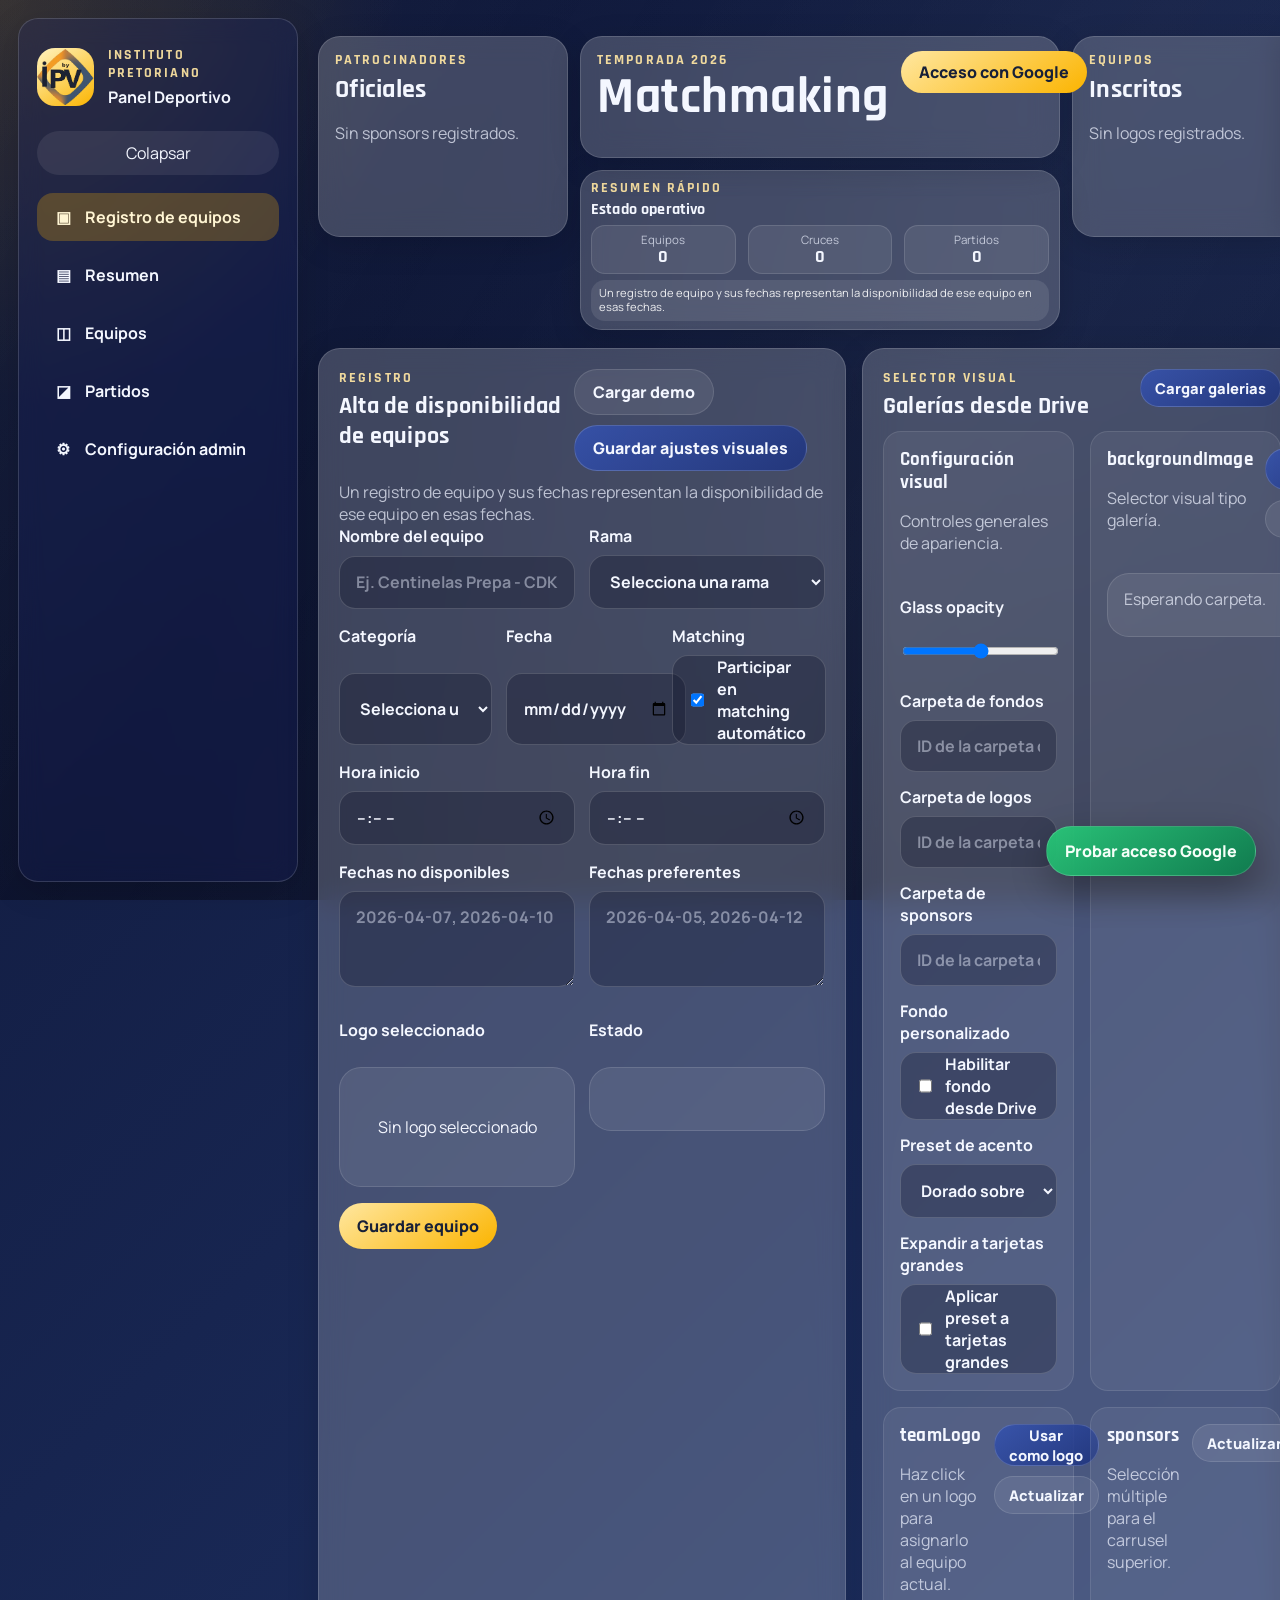
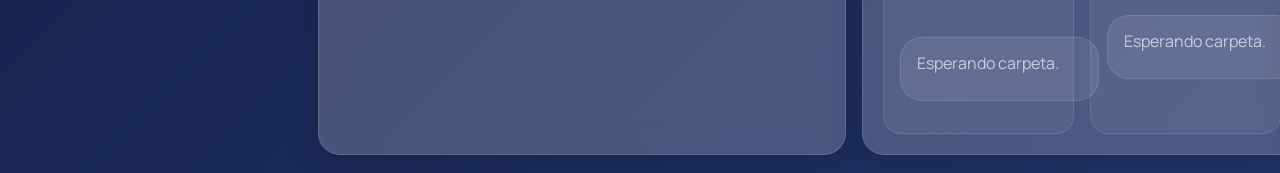
==== commit ca6192db: "Restaurar snapshot 1fe288f como version 0.4" ====
--- a/index.html
+++ b/index.html
@@ -7,10 +7,11 @@
   <link rel="preconnect" href="https://fonts.googleapis.com">
   <link rel="preconnect" href="https://fonts.gstatic.com" crossorigin>
   <link href="https://fonts.googleapis.com/css2?family=Manrope:wght@400;500;600;700;800&family=Rajdhani:wght@500;600;700&display=swap" rel="stylesheet">
-  <link rel="stylesheet" href="styles.css?v=20260404-adminopacity1">
+  <link rel="stylesheet" href="styles.css?v=20260404-authfix3">
 </head>
 <body>
   <div id="appBackground" class="app-background"></div>
+  <button type="button" id="authProbeBtn" class="auth-probe-btn" onclick="return window.__openAuthPanel ? window.__openAuthPanel(event) : false;">Probar acceso Google</button>
   <div class="app-shell">
     <aside id="sidebar" class="sidebar card-glass">
       <div class="sidebar-brand">
@@ -43,12 +44,12 @@
         </div>
 
         <div class="topbar-actions">
-          <button type="button" id="loginToggle" class="btn btn-primary">Acceso con Google</button>
+          <button type="button" id="loginToggle" class="btn btn-primary" onclick="return window.__openAuthPanel ? window.__openAuthPanel(event) : false;">Acceso con Google</button>
         </div>
       </header>
 
       <section class="top-showcase">
-        <article id="heroSponsorsCard" class="hero-panel hero-side hero-sponsors card-glass">
+        <article class="hero-panel hero-side hero-sponsors card-glass">
           <div class="hero-panel-head">
             <div>
               <p id="heroSponsorsEyebrow" class="eyebrow">Patrocinadores</p>
@@ -62,14 +63,14 @@
           </div>
         </article>
 
-        <article id="heroMainCard" class="hero-panel hero-main card-glass">
+        <article class="hero-panel hero-main card-glass">
           <div class="hero-panel-head">
             <div>
               <p id="heroMainEyebrow" class="eyebrow">Temporada 2026</p>
               <h2 id="heroMainTitle">Matchmaking</h2>
             </div>
             <div class="hero-login-slot">
-              <button type="button" id="heroLoginBtn" class="btn btn-primary hero-login-btn">Acceso con Google</button>
+              <button type="button" id="heroLoginBtn" class="btn btn-primary hero-login-btn" onclick="return window.__openAuthPanel ? window.__openAuthPanel(event) : false;">Acceso con Google</button>
               <div id="loginDropdown" class="login-dropdown hidden">
                 <p id="authStatus" class="muted">Inicia sesión para registrar o editar tus equipos.</p>
                 <div id="authDebug" class="auth-debug hidden" aria-live="polite"></div>
@@ -85,7 +86,7 @@
           <p id="heroMainSubtitle" class="topbar-subtitle hidden">Matchmaking</p>
         </article>
 
-        <article id="heroTeamsCard" class="hero-panel hero-side hero-teams card-glass">
+        <article class="hero-panel hero-side hero-teams card-glass">
           <div class="hero-panel-head">
             <div>
               <p id="heroTeamsEyebrow" class="eyebrow">Equipos</p>
@@ -96,7 +97,7 @@
             <div class="empty-inline">Sin logos registrados.</div>
           </div>
         </article>
-        <section id="summaryQuickCard" class="summary-quick panel card-glass">
+        <section class="summary-quick panel card-glass">
         <div class="panel-head">
           <div>
             <p class="eyebrow">Resumen rápido</p>
@@ -126,7 +127,7 @@
       <main class="views-shell">
         <section id="view-registro" class="view active">
           <div class="view-grid view-grid-main">
-            <article id="registroPanel" class="panel card-glass">
+            <article class="panel card-glass">
               <div class="panel-head">
                 <div>
                   <p class="eyebrow">Registro</p>
@@ -215,7 +216,7 @@
               </form>
             </article>
 
-            <article id="visualPanel" class="panel card-glass visual-panel">
+            <article class="panel card-glass visual-panel">
               <div class="panel-head">
                 <div>
                   <p class="eyebrow">Selector visual</p>
@@ -510,8 +511,211 @@
     </div>
   </div>
 
-  <script src="config.js?v=20260404-adminopacity1"></script>
+  <script src="config.js?v=20260404-authfix3"></script>
   <script src="https://accounts.google.com/gsi/client" async defer></script>
-  <script src="app.js?v=20260404-adminopacity1"></script>
+  <script src="app.js?v=20260404-authfix3"></script>
+  <script>
+  (function () {
+    const sessionKey = (window.APP_CONFIG && window.APP_CONFIG.sessionStorageKey) || "ipv-matchmaking-session";
+    let googleReady = false;
+
+    function byId(id) {
+      return document.getElementById(id);
+    }
+
+    function getSession() {
+      try {
+        const raw = localStorage.getItem(sessionKey);
+        return raw ? JSON.parse(raw) : null;
+      } catch (error) {
+        return null;
+      }
+    }
+
+    function setDebug(message) {
+      const debug = byId("authDebug");
+      if (!debug) return;
+      const text = String(message || "").trim();
+      debug.textContent = text;
+      debug.classList.toggle("hidden", !text);
+    }
+
+    function decodeJwt(token) {
+      try {
+        const payload = token.split(".")[1].replace(/-/g, "+").replace(/_/g, "/");
+        return JSON.parse(decodeURIComponent(atob(payload).split("").map(function (char) {
+          return "%" + ("00" + char.charCodeAt(0).toString(16)).slice(-2);
+        }).join("")));
+      } catch (error) {
+        return null;
+      }
+    }
+
+    function updateButtons() {
+      const user = getSession();
+      const hero = byId("heroLoginBtn");
+      const probe = byId("authProbeBtn");
+      const hiddenToggle = byId("loginToggle");
+      if (hero) {
+        hero.classList.toggle("is-google-icon", Boolean(user && user.email));
+        hero.innerHTML = user && user.email ? "<span class='google-mark' aria-hidden='true'>G</span>" : "Acceso con Google";
+      }
+      if (probe) {
+        probe.textContent = user && user.email ? "Panel de cuenta Google" : "Probar acceso Google";
+      }
+      if (hiddenToggle) {
+        hiddenToggle.textContent = user && user.email ? "Cuenta de Google" : "Acceso con Google";
+      }
+    }
+
+    function closeAuthPanel() {
+      const panel = byId("loginDropdown");
+      if (!panel) return;
+      panel.classList.add("hidden");
+      panel.style.display = "none";
+      delete panel.dataset.open;
+    }
+
+    function waitForGoogle() {
+      return new Promise(function (resolve, reject) {
+        let tries = 40;
+        (function check() {
+          if (window.google && window.google.accounts && window.google.accounts.id) return resolve();
+          tries -= 1;
+          if (!tries) return reject(new Error("GIS no disponible"));
+          setTimeout(check, 250);
+        })();
+      });
+    }
+
+    function handleCredential(response) {
+      setDebug("Respuesta recibida de Google. Validando credencial…");
+      const payload = decodeJwt(response && response.credential);
+      if (!payload || !payload.email) {
+        setDebug("Google respondió, pero no llegó un correo válido.");
+        return;
+      }
+      localStorage.setItem(sessionKey, JSON.stringify({
+        email: payload.email,
+        name: payload.name || payload.email
+      }));
+      setDebug("Sesión obtenida para: " + payload.email);
+      updateButtons();
+      window.location.reload();
+    }
+
+    function renderGoogleButton() {
+      const holder = byId("googleLoginButton");
+      const clientId = String((window.APP_CONFIG && window.APP_CONFIG.googleClientId) || "").trim();
+      if (!holder) return;
+      if (!clientId) {
+        setDebug("Falta googleClientId en config.js");
+        return;
+      }
+      setDebug("Esperando Google Identity Services…");
+      waitForGoogle().then(function () {
+        setDebug("GIS cargado. Inicializando…");
+        if (!googleReady) {
+          window.google.accounts.id.initialize({
+            client_id: clientId,
+            callback: handleCredential
+          });
+          googleReady = true;
+        }
+        holder.innerHTML = "";
+        window.google.accounts.id.renderButton(holder, {
+          theme: "outline",
+          size: "large",
+          shape: "pill",
+          locale: "es"
+        });
+        setDebug("Botón de Google renderizado. Selecciona tu cuenta.");
+      }).catch(function (error) {
+        setDebug("Error al cargar GIS: " + (error && error.message ? error.message : "desconocido"));
+      });
+    }
+
+    function renderPanel() {
+      const user = getSession();
+      const status = byId("authStatus");
+      const session = byId("userSession");
+      const userName = byId("userName");
+      const userEmail = byId("userEmail");
+      const googleButton = byId("googleLoginButton");
+      if (!status || !session || !googleButton) return;
+      if (user && user.email) {
+        setDebug("");
+        status.textContent = "Sesión activa. Puedes editar tus equipos.";
+        session.classList.remove("hidden");
+        if (userName) userName.textContent = user.name || "Usuario";
+        if (userEmail) userEmail.textContent = user.email || "";
+        googleButton.classList.add("hidden");
+        return;
+      }
+      status.textContent = "Inicia sesión para registrar o editar tus equipos.";
+      session.classList.add("hidden");
+      googleButton.classList.remove("hidden");
+      renderGoogleButton();
+    }
+
+    function handleLogout(event) {
+      if (event) {
+        event.preventDefault();
+        event.stopPropagation();
+        if (typeof event.stopImmediatePropagation === "function") event.stopImmediatePropagation();
+      }
+      localStorage.removeItem(sessionKey);
+      updateButtons();
+      closeAuthPanel();
+      window.location.reload();
+      return false;
+    }
+
+    function openAuthPanel(event) {
+      if (event) {
+        event.preventDefault();
+        event.stopPropagation();
+        if (typeof event.stopImmediatePropagation === "function") event.stopImmediatePropagation();
+      }
+      const panel = byId("loginDropdown");
+      if (!panel) return false;
+      const isOpen = panel.dataset.open === "true";
+      if (isOpen) {
+        closeAuthPanel();
+        return false;
+      }
+      panel.dataset.open = "true";
+      panel.classList.remove("hidden");
+      panel.style.display = "block";
+      panel.style.position = "fixed";
+      panel.style.top = "110px";
+      panel.style.right = "24px";
+      panel.style.zIndex = "99999";
+      renderPanel();
+      return false;
+    }
+
+    function bindStandaloneAuth() {
+      updateButtons();
+      const logoutBtn = byId("logoutBtn");
+      if (logoutBtn) {
+        logoutBtn.onclick = handleLogout;
+      }
+      document.addEventListener("click", function (event) {
+        const panel = byId("loginDropdown");
+        const hero = byId("heroLoginBtn");
+        const probe = byId("authProbeBtn");
+        if (!panel || panel.classList.contains("hidden")) return;
+        if (panel.contains(event.target)) return;
+        if (hero && hero.contains(event.target)) return;
+        if (probe && probe.contains(event.target)) return;
+        closeAuthPanel();
+      });
+    }
+
+    window.__openAuthPanel = openAuthPanel;
+    document.addEventListener("DOMContentLoaded", bindStandaloneAuth);
+  })();
+  </script>
 </body>
 </html>
--- a/styles.css
+++ b/styles.css
@@ -77,7 +77,7 @@
 }
 
 .card-glass {
-  background: rgba(255, 255, 255, var(--surface-glass-opacity, var(--glass-opacity)));
+  background: rgba(255, 255, 255, var(--glass-opacity));
   backdrop-filter: blur(14px);
   -webkit-backdrop-filter: blur(14px);
   border: 1px solid rgba(255, 255, 255, 0.15);
@@ -102,7 +102,7 @@
   top: 18px;
   height: calc(100vh - 36px);
   padding: 22px 18px;
-  background: rgba(30, 42, 120, var(--surface-glass-opacity, var(--glass-opacity)));
+  background: rgba(30, 42, 120, var(--glass-opacity));
   backdrop-filter: blur(12px);
   -webkit-backdrop-filter: blur(12px);
   display: flex;
@@ -318,8 +318,8 @@
   right: 28px;
   width: min(360px, calc(100vw - 40px));
   padding: 18px;
-  background: rgba(17, 24, 54, calc(var(--glass-opacity) + 0.12));
-  border: 1px solid rgba(255, 255, 255, calc(var(--glass-opacity) + 0.06));
+  background: rgba(17, 24, 54, 0.82);
+  border: 1px solid rgba(255, 255, 255, 0.14);
   border-radius: 20px;
   backdrop-filter: blur(18px);
   -webkit-backdrop-filter: blur(18px);
@@ -333,19 +333,38 @@
   margin-top: 12px;
   padding: 14px;
   border-radius: 18px;
-  background: rgba(255, 255, 255, calc(var(--glass-opacity) * 0.9));
+  background: rgba(255, 255, 255, 0.08);
 }
 
 .auth-debug {
   margin-top: 10px;
   padding: 10px 12px;
   border-radius: 14px;
-  background: rgba(255, 255, 255, calc(var(--glass-opacity) * 0.8));
-  border: 1px solid rgba(255, 255, 255, calc(var(--glass-opacity) + 0.04));
+  background: rgba(255, 255, 255, 0.08);
+  border: 1px solid rgba(255, 255, 255, 0.12);
   color: #fff2c8;
   font-size: 0.85rem;
   line-height: 1.35;
   white-space: pre-wrap;
+}
+
+.auth-probe-btn {
+  position: fixed;
+  right: 24px;
+  bottom: 24px;
+  z-index: 10000;
+  min-height: 50px;
+  padding: 0 18px;
+  border: 1px solid rgba(255, 255, 255, 0.16);
+  border-radius: 999px;
+  background: linear-gradient(145deg, rgba(40, 198, 120, 0.96), rgba(14, 125, 78, 0.96));
+  color: #f5fff8;
+  font-weight: 800;
+  box-shadow: 0 14px 36px rgba(0, 0, 0, 0.28);
+}
+
+.auth-probe-btn:hover {
+  transform: translateY(-1px);
 }
 
 .btn {
@@ -712,7 +731,7 @@
 }
 
 .visual-panel .gallery-section {
-  background: rgba(255, 255, 255, var(--surface-glass-opacity, 0.06));
+  background: rgba(255, 255, 255, 0.06);
   padding: 16px;
   border-radius: 18px;
   border: 1px solid rgba(255, 255, 255, 0.1);
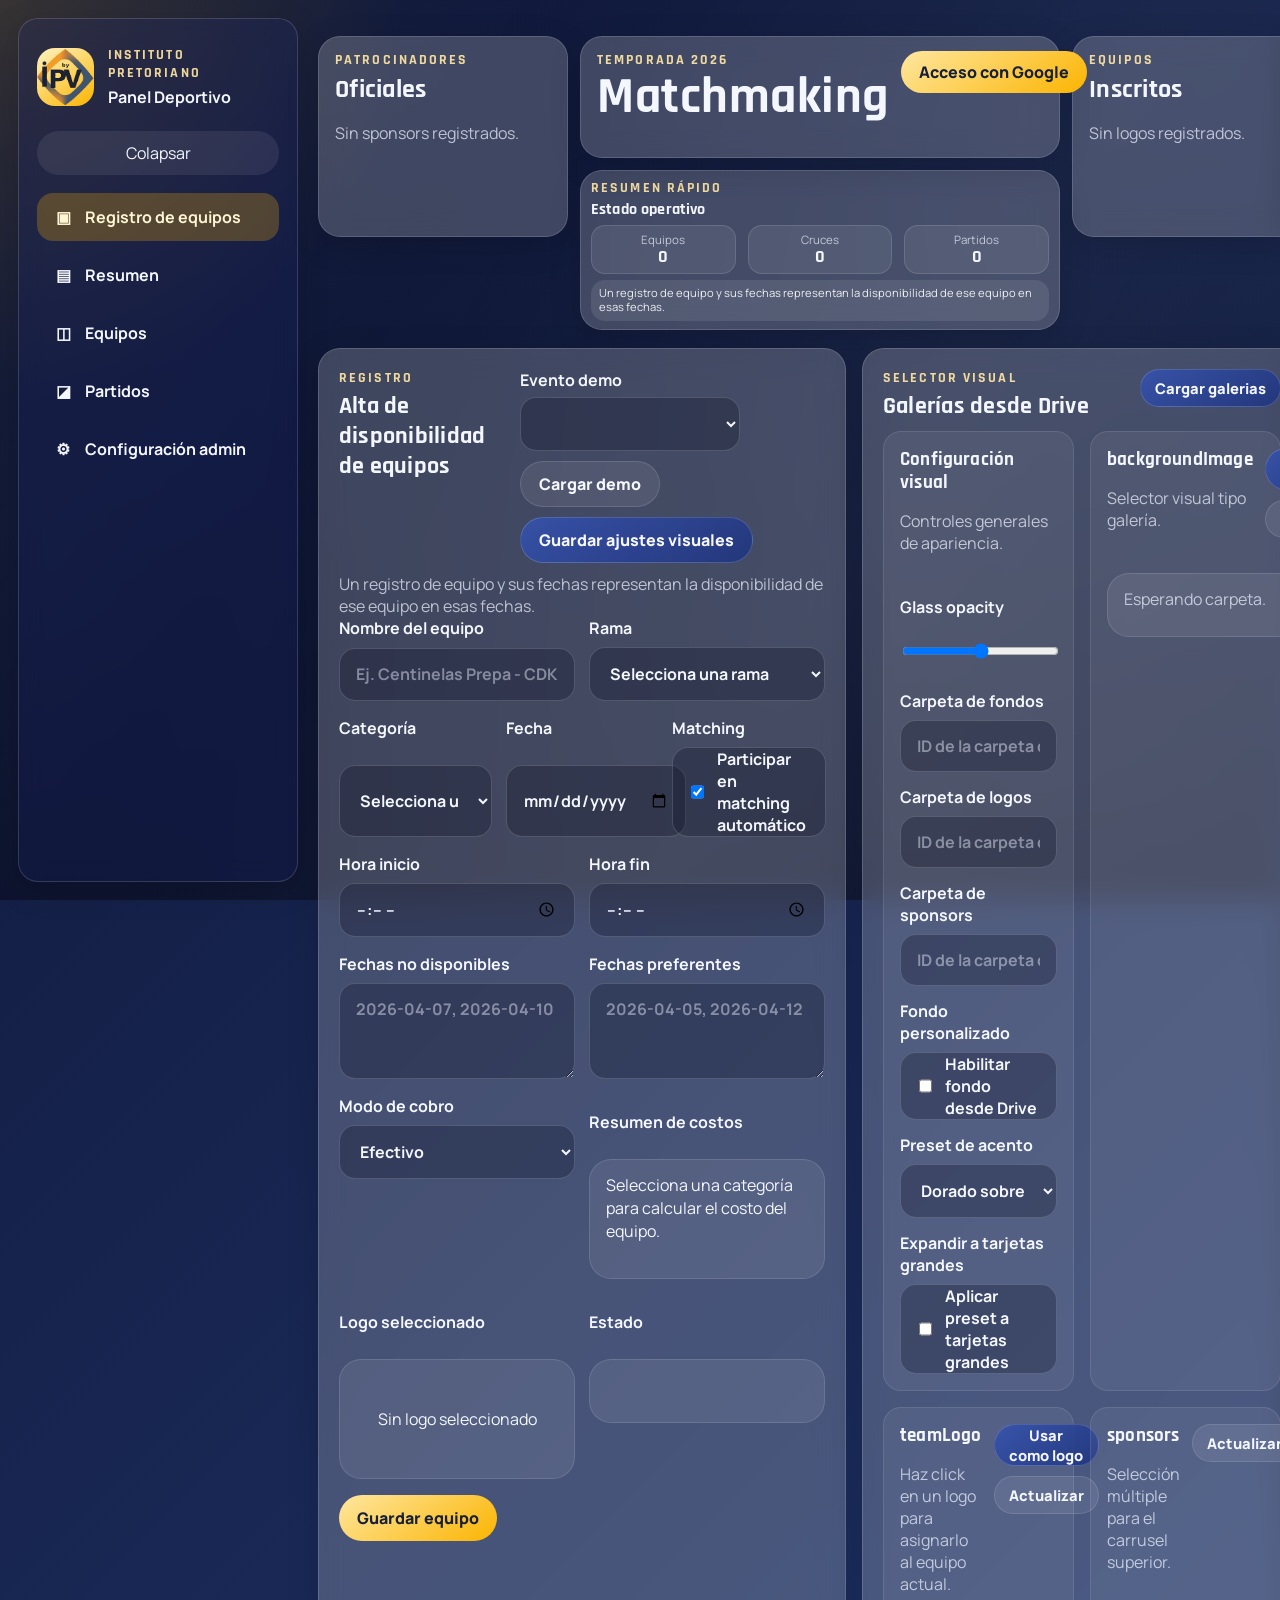
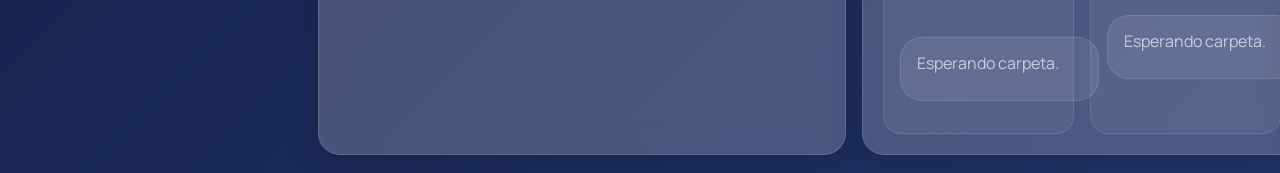
==== commit 58fa1e26: "Actividad 1: selector de eventos demo" ====
--- a/index.html
+++ b/index.html
@@ -11,7 +11,6 @@
 </head>
 <body>
   <div id="appBackground" class="app-background"></div>
-  <button type="button" id="authProbeBtn" class="auth-probe-btn" onclick="return window.__openAuthPanel ? window.__openAuthPanel(event) : false;">Probar acceso Google</button>
   <div class="app-shell">
     <aside id="sidebar" class="sidebar card-glass">
       <div class="sidebar-brand">
@@ -73,7 +72,6 @@
               <button type="button" id="heroLoginBtn" class="btn btn-primary hero-login-btn" onclick="return window.__openAuthPanel ? window.__openAuthPanel(event) : false;">Acceso con Google</button>
               <div id="loginDropdown" class="login-dropdown hidden">
                 <p id="authStatus" class="muted">Inicia sesión para registrar o editar tus equipos.</p>
-                <div id="authDebug" class="auth-debug hidden" aria-live="polite"></div>
                 <div id="googleLoginButton"></div>
                 <div id="userSession" class="user-session hidden">
                   <strong id="userName">Usuario</strong>
@@ -134,6 +132,10 @@
                   <h2>Alta de disponibilidad de equipos</h2>
                 </div>
                 <div class="panel-actions">
+                  <label class="inline-select-control">
+                    <span class="field-label">Evento demo</span>
+                    <select id="demoEventSelect" name="demoEventSelect"></select>
+                  </label>
                   <button type="button" id="resetDemoBtn" class="btn btn-ghost">Cargar demo</button>
                   <button type="button" id="saveVisualSettingsBtn" class="btn btn-secondary">Guardar ajustes visuales</button>
                 </div>
@@ -195,6 +197,22 @@
                     Fechas preferentes
                     <textarea id="preferredDates" name="preferredDates" rows="3" placeholder="2026-04-05, 2026-04-12"></textarea>
                   </label>
+                </div>
+
+                <div class="field-grid field-grid-2 align-start">
+                  <label>
+                    Modo de cobro
+                    <select id="billingMode" name="billingMode">
+                      <option value="cash">Efectivo</option>
+                      <option value="invoice">Facturado</option>
+                    </select>
+                  </label>
+                  <div class="payment-summary-card">
+                    <p class="field-label">Resumen de costos</p>
+                    <div id="paymentSummaryBox" class="payment-summary-box">
+                      Selecciona una categoría para calcular el costo del equipo.
+                    </div>
+                  </div>
                 </div>
 
                 <div class="field-grid field-grid-2 align-start">
@@ -532,14 +550,6 @@
       }
     }
 
-    function setDebug(message) {
-      const debug = byId("authDebug");
-      if (!debug) return;
-      const text = String(message || "").trim();
-      debug.textContent = text;
-      debug.classList.toggle("hidden", !text);
-    }
-
     function decodeJwt(token) {
       try {
         const payload = token.split(".")[1].replace(/-/g, "+").replace(/_/g, "/");
@@ -554,14 +564,10 @@
     function updateButtons() {
       const user = getSession();
       const hero = byId("heroLoginBtn");
-      const probe = byId("authProbeBtn");
       const hiddenToggle = byId("loginToggle");
       if (hero) {
         hero.classList.toggle("is-google-icon", Boolean(user && user.email));
         hero.innerHTML = user && user.email ? "<span class='google-mark' aria-hidden='true'>G</span>" : "Acceso con Google";
-      }
-      if (probe) {
-        probe.textContent = user && user.email ? "Panel de cuenta Google" : "Probar acceso Google";
       }
       if (hiddenToggle) {
         hiddenToggle.textContent = user && user.email ? "Cuenta de Google" : "Acceso con Google";
@@ -589,17 +595,14 @@
     }
 
     function handleCredential(response) {
-      setDebug("Respuesta recibida de Google. Validando credencial…");
       const payload = decodeJwt(response && response.credential);
       if (!payload || !payload.email) {
-        setDebug("Google respondió, pero no llegó un correo válido.");
         return;
       }
       localStorage.setItem(sessionKey, JSON.stringify({
         email: payload.email,
         name: payload.name || payload.email
       }));
-      setDebug("Sesión obtenida para: " + payload.email);
       updateButtons();
       window.location.reload();
     }
@@ -609,12 +612,9 @@
       const clientId = String((window.APP_CONFIG && window.APP_CONFIG.googleClientId) || "").trim();
       if (!holder) return;
       if (!clientId) {
-        setDebug("Falta googleClientId en config.js");
         return;
       }
-      setDebug("Esperando Google Identity Services…");
       waitForGoogle().then(function () {
-        setDebug("GIS cargado. Inicializando…");
         if (!googleReady) {
           window.google.accounts.id.initialize({
             client_id: clientId,
@@ -629,10 +629,7 @@
           shape: "pill",
           locale: "es"
         });
-        setDebug("Botón de Google renderizado. Selecciona tu cuenta.");
-      }).catch(function (error) {
-        setDebug("Error al cargar GIS: " + (error && error.message ? error.message : "desconocido"));
-      });
+      }).catch(function () {});
     }
 
     function renderPanel() {
@@ -644,7 +641,6 @@
       const googleButton = byId("googleLoginButton");
       if (!status || !session || !googleButton) return;
       if (user && user.email) {
-        setDebug("");
         status.textContent = "Sesión activa. Puedes editar tus equipos.";
         session.classList.remove("hidden");
         if (userName) userName.textContent = user.name || "Usuario";
@@ -704,11 +700,9 @@
       document.addEventListener("click", function (event) {
         const panel = byId("loginDropdown");
         const hero = byId("heroLoginBtn");
-        const probe = byId("authProbeBtn");
         if (!panel || panel.classList.contains("hidden")) return;
         if (panel.contains(event.target)) return;
         if (hero && hero.contains(event.target)) return;
-        if (probe && probe.contains(event.target)) return;
         closeAuthPanel();
       });
     }
--- a/styles.css
+++ b/styles.css
@@ -348,25 +348,6 @@
   white-space: pre-wrap;
 }
 
-.auth-probe-btn {
-  position: fixed;
-  right: 24px;
-  bottom: 24px;
-  z-index: 10000;
-  min-height: 50px;
-  padding: 0 18px;
-  border: 1px solid rgba(255, 255, 255, 0.16);
-  border-radius: 999px;
-  background: linear-gradient(145deg, rgba(40, 198, 120, 0.96), rgba(14, 125, 78, 0.96));
-  color: #f5fff8;
-  font-weight: 800;
-  box-shadow: 0 14px 36px rgba(0, 0, 0, 0.28);
-}
-
-.auth-probe-btn:hover {
-  transform: translateY(-1px);
-}
-
 .btn {
   min-height: 46px;
   padding: 0 18px;
@@ -809,15 +790,43 @@
   gap: 10px;
 }
 
+.inline-select-control {
+  display: grid;
+  gap: 6px;
+  min-width: 220px;
+}
+
+.inline-select-control select {
+  min-height: 46px;
+}
+
 .section-copy {
   margin: 0;
   color: var(--muted);
 }
 
 .logo-preview-card,
-.inline-help {
+.inline-help,
+.payment-summary-card {
   display: grid;
   gap: 10px;
+}
+
+.payment-summary-box {
+  min-height: 120px;
+  padding: 14px 16px;
+  background: rgba(255, 255, 255, 0.08);
+  border: 1px solid rgba(255, 255, 255, 0.12);
+  border-radius: var(--radius-lg);
+  color: var(--text);
+  line-height: 1.45;
+}
+
+.payment-summary-box strong {
+  display: block;
+  margin-top: 8px;
+  font-size: 1.15rem;
+  color: #fff1bf;
 }
 
 .logo-preview,
@@ -1229,9 +1238,13 @@
 
 .team-card-head {
   display: grid;
-  grid-template-columns: 1fr 86px;
+  grid-template-columns: minmax(0, 1fr) 86px;
   gap: 16px;
   align-items: start;
+}
+
+.team-card-head > :first-child {
+  min-width: 0;
 }
 
 .team-card-logo-wrap {
@@ -1250,6 +1263,11 @@
   margin: 0 0 8px;
   font-family: "Rajdhani", sans-serif;
   font-size: 1.3rem;
+  overflow-wrap: anywhere;
+}
+
+.team-card .muted {
+  overflow-wrap: anywhere;
 }
 
 .team-card-logo {
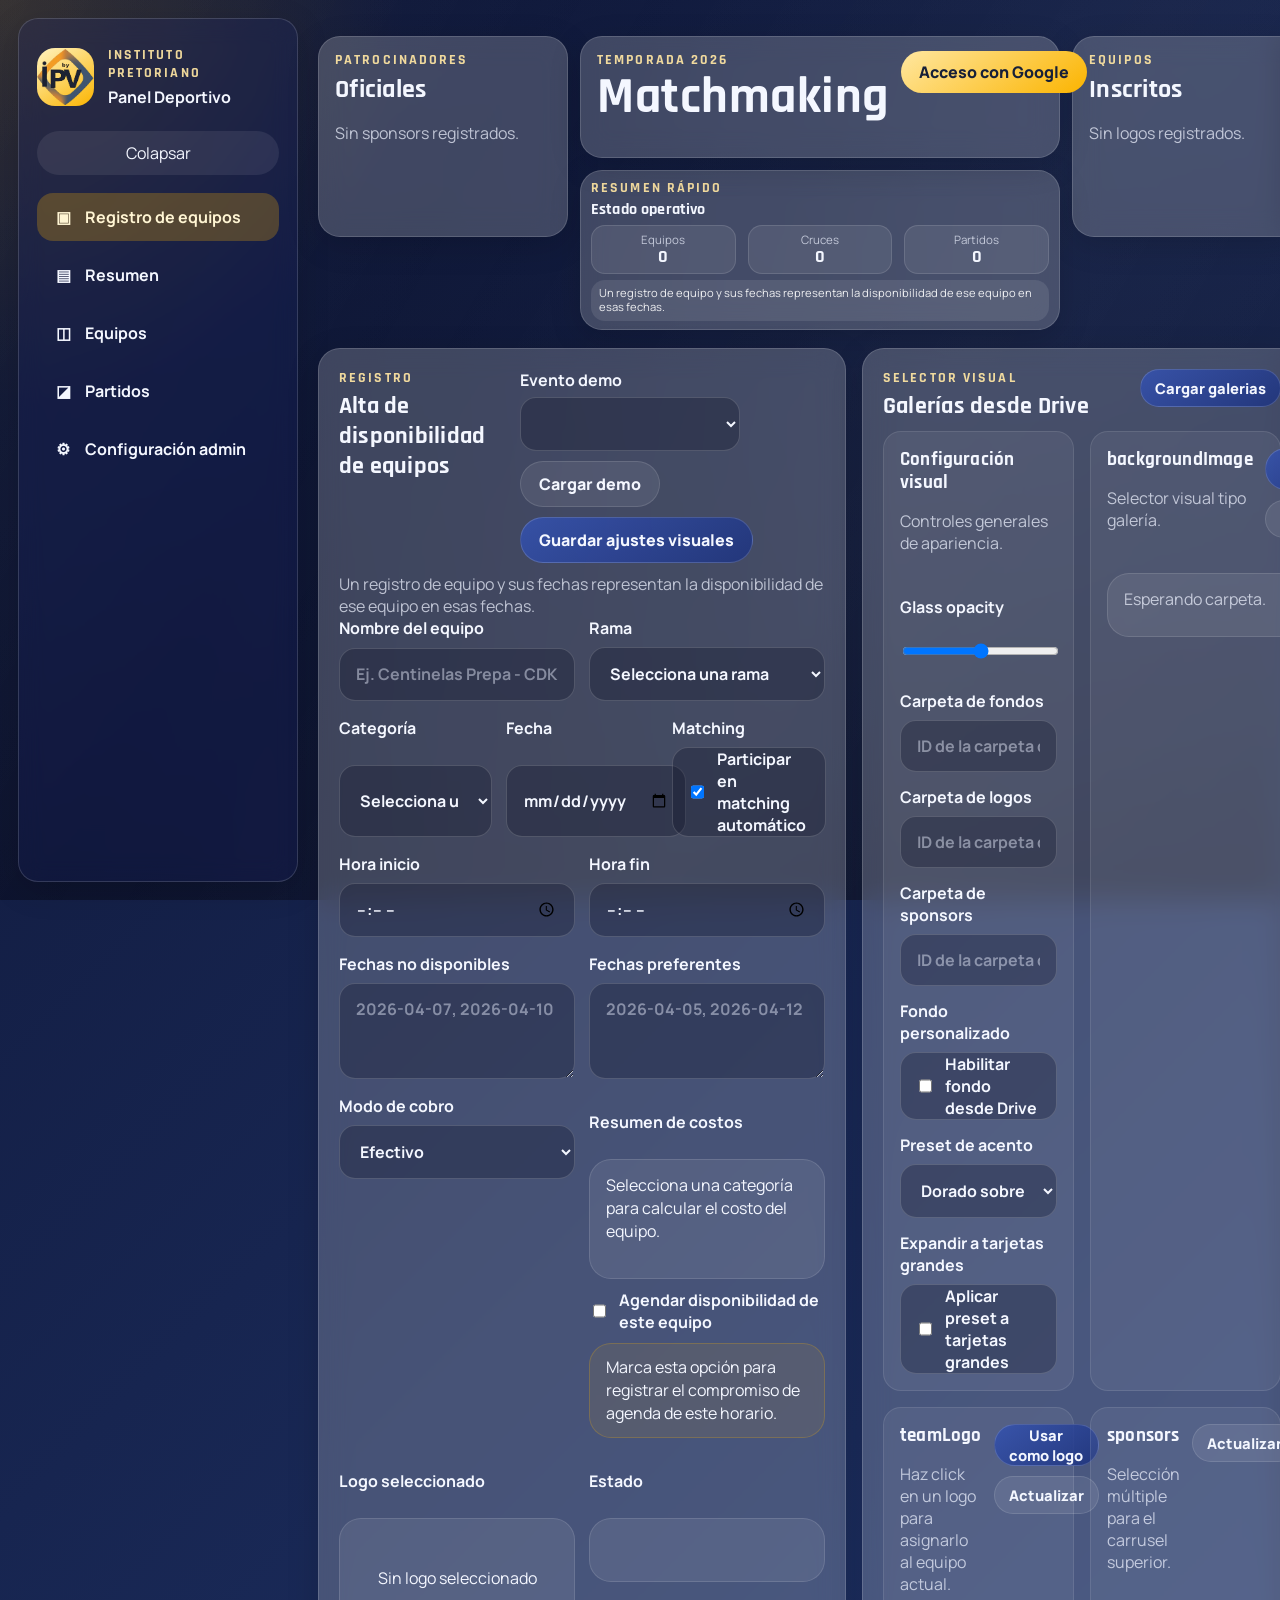
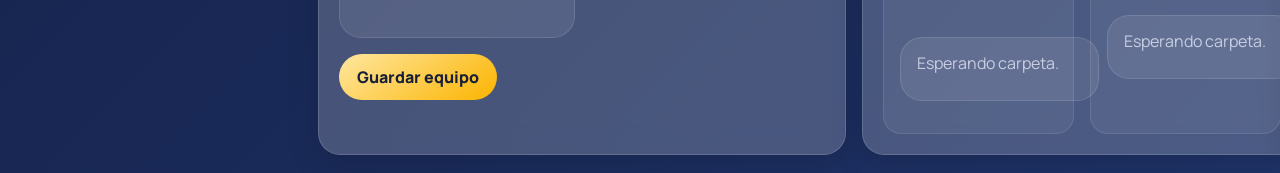
==== commit 6124ef33: "Actividad 15: modo agendar" ====
--- a/index.html
+++ b/index.html
@@ -136,6 +136,7 @@
                     <span class="field-label">Evento demo</span>
                     <select id="demoEventSelect" name="demoEventSelect"></select>
                   </label>
+                  <a id="viewBracketBtn" class="btn btn-secondary hidden" href="#" target="_blank" rel="noopener noreferrer">Ver Cuadro de Competencia</a>
                   <button type="button" id="resetDemoBtn" class="btn btn-ghost">Cargar demo</button>
                   <button type="button" id="saveVisualSettingsBtn" class="btn btn-secondary">Guardar ajustes visuales</button>
                 </div>
@@ -144,6 +145,16 @@
               <p id="teamFormDescription" class="section-copy">Un registro de equipo y sus fechas representan la disponibilidad de ese equipo en esas fechas.</p>
 
               <form id="teamForm" class="form-grid">
+                <div id="preRegisteredBox" class="pre-registered-box hidden">
+                  <label>
+                    Equipo pre-registrado
+                    <select id="preRegisteredTeamSelect">
+                      <option value="">Selecciona un equipo pre-registrado</option>
+                    </select>
+                  </label>
+                  <div id="preRegisteredStatus" class="small-muted">Sin datos de pre-registro para esta sesión.</div>
+                </div>
+
                 <div class="field-grid field-grid-2">
                   <label>
                     Nombre del equipo
@@ -212,6 +223,14 @@
                     <div id="paymentSummaryBox" class="payment-summary-box">
                       Selecciona una categoría para calcular el costo del equipo.
                     </div>
+                    <label class="booking-toggle">
+                      <input type="checkbox" id="bookingIntent" name="bookingIntent">
+                      <span>Agendar disponibilidad de este equipo</span>
+                    </label>
+                    <div id="bookingSummaryBox" class="booking-summary-box">
+                      Marca esta opción para registrar el compromiso de agenda de este horario.
+                    </div>
+                    <a id="bookingStoreLink" class="btn btn-ghost btn-small hidden" href="#" target="_blank" rel="noopener noreferrer">Ir a tienda DGD</a>
                   </div>
                 </div>
 
@@ -438,6 +457,26 @@
               <div id="viewPartidosList" class="cards-list">
                 <div class="empty-state">Selecciona un partido para ver su detalle.</div>
               </div>
+              <section id="eventPodiumBox" class="event-podium hidden">
+                <div class="panel-head event-podium-head">
+                  <div>
+                    <p class="eyebrow">Evento</p>
+                    <h3>Podio por categoría</h3>
+                  </div>
+                </div>
+                <div id="eventPodiumStatus" class="muted">Sin podio disponible para este evento.</div>
+                <div id="eventPodiumList" class="event-podium-list"></div>
+              </section>
+              <section id="eventStandingsBox" class="event-podium hidden">
+                <div class="panel-head event-podium-head">
+                  <div>
+                    <p class="eyebrow">Clasificación</p>
+                    <h3>Tabla por grupos</h3>
+                  </div>
+                </div>
+                <div id="eventStandingsStatus" class="muted">Sin clasificación disponible para este evento.</div>
+                <div id="eventStandingsList" class="event-standings-list"></div>
+              </section>
             </article>
           </div>
         </section>
--- a/styles.css
+++ b/styles.css
@@ -743,6 +743,15 @@
   font-weight: 700;
 }
 
+.pre-registered-box {
+  display: grid;
+  gap: 10px;
+  padding: 14px 16px;
+  border-radius: 18px;
+  background: rgba(255, 255, 255, 0.05);
+  border: 1px solid rgba(255, 255, 255, 0.1);
+}
+
 input,
 select,
 textarea {
@@ -826,6 +835,33 @@
   display: block;
   margin-top: 8px;
   font-size: 1.15rem;
+  color: #fff1bf;
+}
+
+.booking-toggle {
+  display: flex;
+  align-items: center;
+  gap: 10px;
+  font-weight: 700;
+  color: var(--text);
+}
+
+.booking-toggle input {
+  width: 18px;
+  height: 18px;
+}
+
+.booking-summary-box {
+  min-height: 88px;
+  padding: 12px 16px;
+  background: rgba(251, 180, 0, 0.08);
+  border: 1px solid rgba(251, 180, 0, 0.22);
+  border-radius: var(--radius-lg);
+  color: var(--text);
+  line-height: 1.45;
+}
+
+.booking-summary-box strong {
   color: #fff1bf;
 }
 
@@ -970,6 +1006,11 @@
   background: rgba(255, 255, 255, 0.12);
 }
 
+.team-finance-inline {
+  margin-top: 6px;
+  display: block;
+}
+
 .matches-head {
   display: grid;
   grid-template-columns: 1.2fr 1fr 0.7fr 0.9fr;
@@ -1276,6 +1317,126 @@
   border-radius: 18px;
   object-fit: contain;
   background: transparent;
+}
+
+.team-finance-card {
+  display: grid;
+  grid-template-columns: repeat(2, minmax(0, 1fr));
+  gap: 12px 16px;
+  padding: 14px 16px;
+  border-radius: 18px;
+  background: rgba(255, 255, 255, 0.05);
+  border: 1px solid rgba(255, 255, 255, 0.1);
+}
+
+.team-finance-card > div {
+  display: grid;
+  gap: 4px;
+}
+
+.event-podium {
+  margin-top: 1rem;
+  padding-top: 1rem;
+  border-top: 1px solid rgba(255, 255, 255, 0.12);
+}
+
+.event-podium-head {
+  margin-bottom: 0.75rem;
+}
+
+.event-podium-list {
+  display: grid;
+  grid-template-columns: repeat(auto-fit, minmax(220px, 1fr));
+  gap: 0.85rem;
+}
+
+.podium-card {
+  border: 1px solid rgba(255, 255, 255, 0.14);
+  border-radius: 20px;
+  padding: 1rem;
+  background: rgba(255, 255, 255, 0.04);
+  display: grid;
+  gap: 0.85rem;
+}
+
+.podium-card h4 {
+  margin: 0;
+  font-size: 1rem;
+}
+
+.podium-places {
+  display: grid;
+  gap: 0.6rem;
+}
+
+.podium-place {
+  display: grid;
+  grid-template-columns: auto 44px minmax(0, 1fr);
+  gap: 0.6rem;
+  align-items: center;
+}
+
+.podium-rank {
+  min-width: 28px;
+  font-weight: 800;
+  color: var(--accent);
+}
+
+.podium-place img {
+  width: 44px;
+  height: 44px;
+  object-fit: cover;
+  border-radius: 12px;
+  border: 1px solid rgba(255, 255, 255, 0.18);
+  background: rgba(255, 255, 255, 0.05);
+}
+
+.podium-team {
+  min-width: 0;
+  font-weight: 700;
+  overflow-wrap: anywhere;
+}
+
+.event-standings-list {
+  display: grid;
+  gap: 0.85rem;
+}
+
+.standings-card {
+  border: 1px solid rgba(255, 255, 255, 0.14);
+  border-radius: 20px;
+  padding: 1rem;
+  background: rgba(255, 255, 255, 0.04);
+  display: grid;
+  gap: 0.85rem;
+}
+
+.standings-card h4,
+.standings-card h5 {
+  margin: 0;
+}
+
+.standings-table-wrap {
+  overflow: auto;
+  border-radius: 16px;
+  border: 1px solid rgba(255, 255, 255, 0.1);
+}
+
+.standings-table {
+  width: 100%;
+  min-width: 760px;
+  border-collapse: collapse;
+}
+
+.standings-table th,
+.standings-table td {
+  padding: 10px 12px;
+  border-bottom: 1px solid rgba(255, 255, 255, 0.08);
+  text-align: left;
+}
+
+.standings-table tbody tr:last-child td {
+  border-bottom: 0;
 }
 
 .team-card-logo-fallback {
